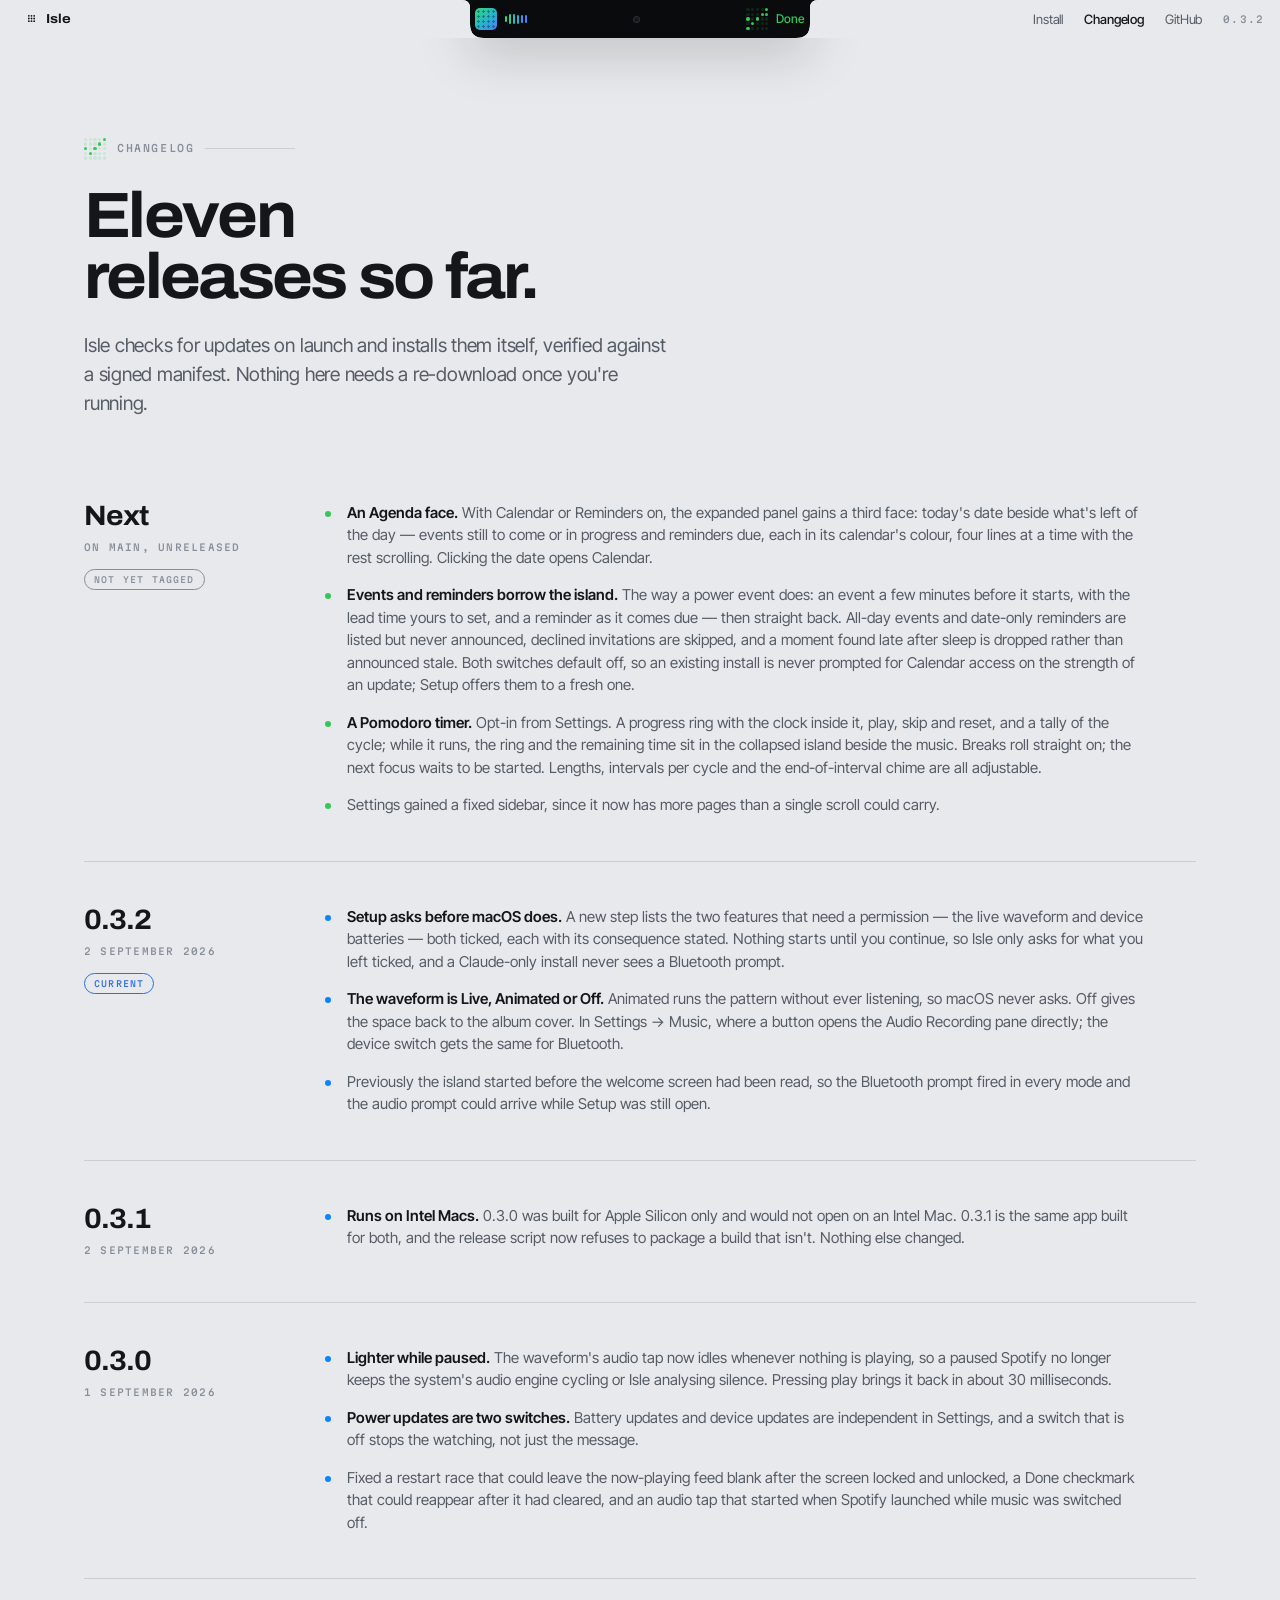
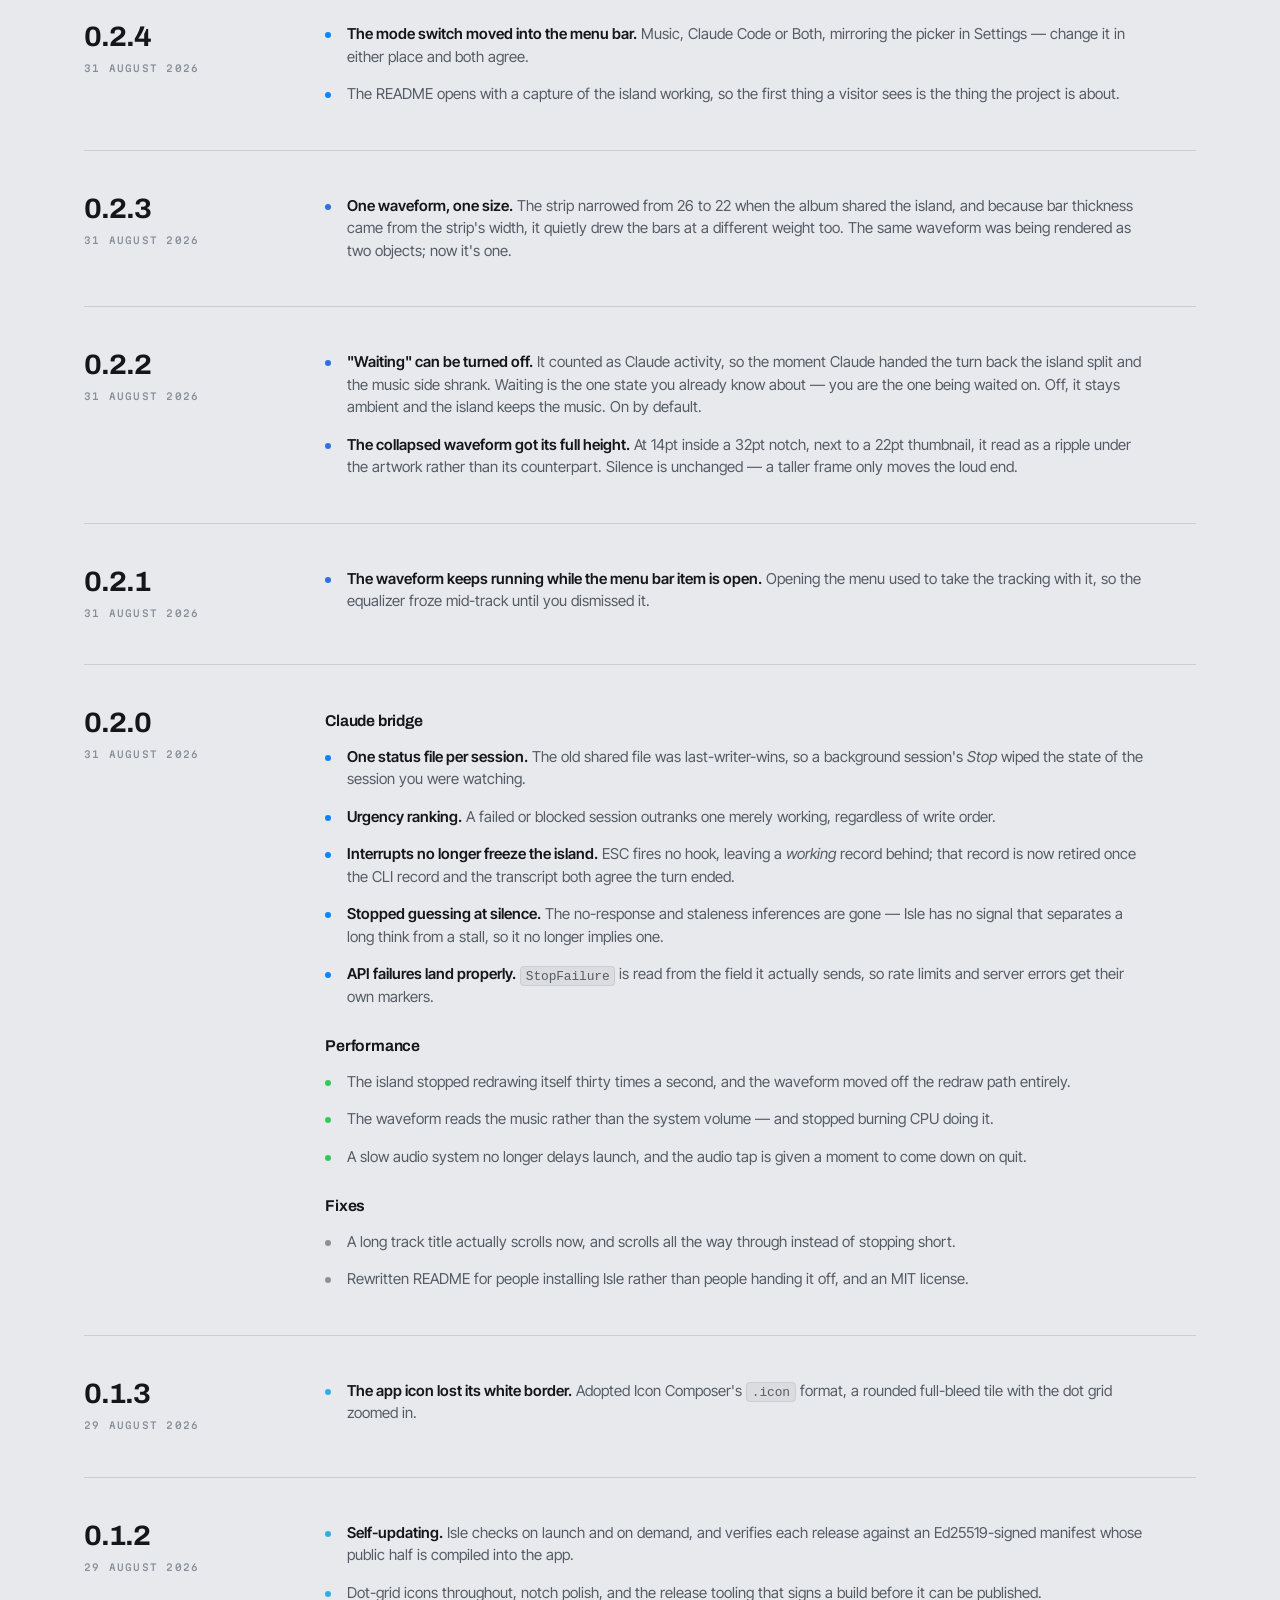
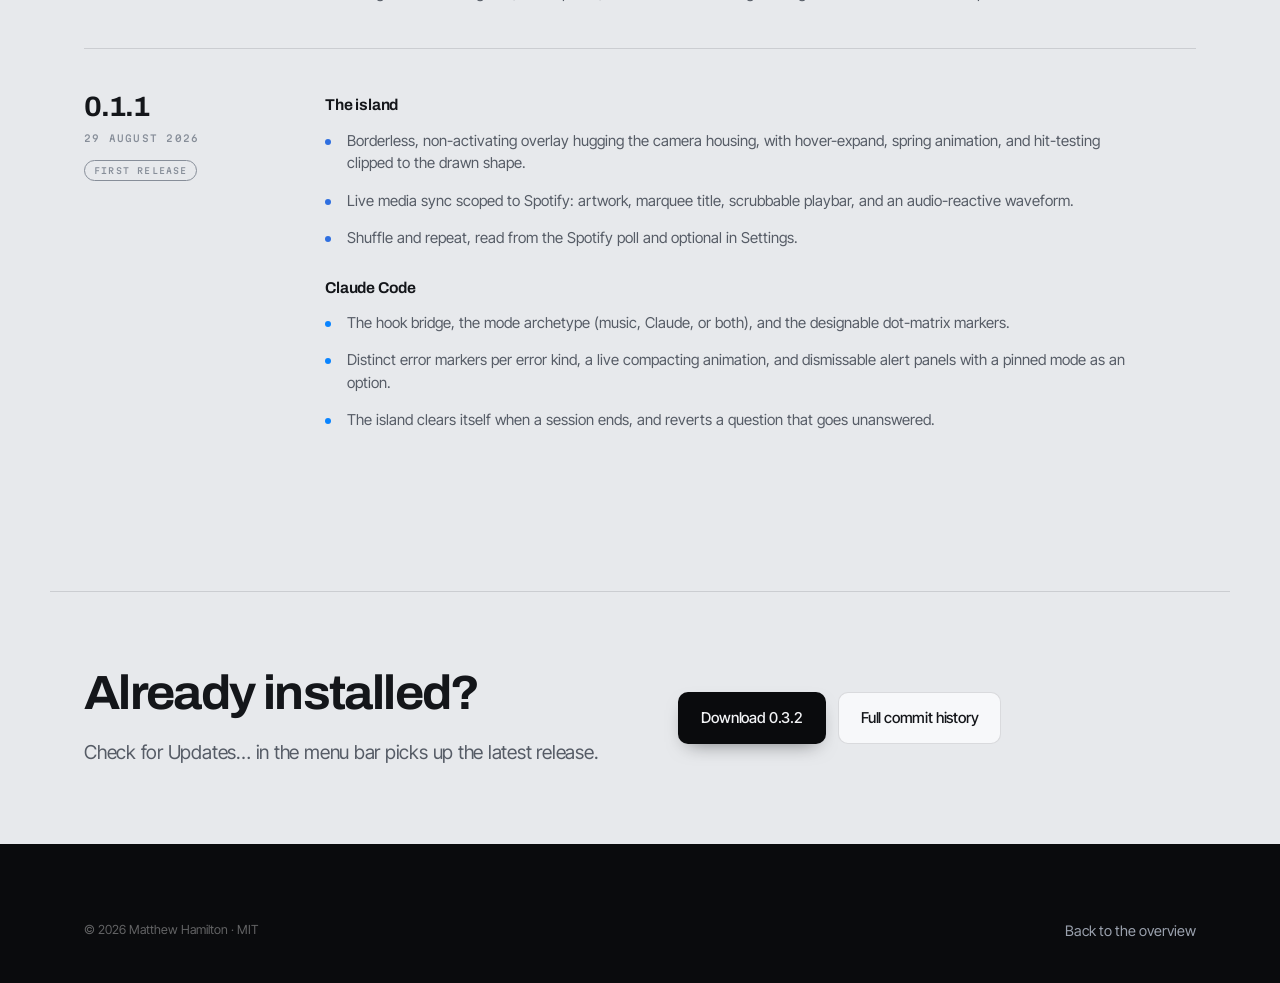
==== changelog.html @ 7d89d8cb "Describe the Agenda face and the Pomodoro timer The manual's §2 gains a block under the three modes " ====
<!doctype html>
<html lang="en">
<head>
<meta charset="utf-8">
<meta name="viewport" content="width=device-width, initial-scale=1">
<title>Isle changelog</title>
<meta name="description" content="Every Isle release, what changed in it, and why.">
<meta name="theme-color" content="#e7e9ec">
<link rel="icon" href="assets/favicon.svg" type="image/svg+xml">
<link rel="preconnect" href="https://fonts.googleapis.com">
<link rel="preconnect" href="https://fonts.gstatic.com" crossorigin>
<link href="https://fonts.googleapis.com/css2?family=Archivo:wdth,wght@62..125,400..800&family=Inter+Tight:wght@400;500;600;700&family=Martian+Mono:wght@400;500;600&display=swap" rel="stylesheet">
<link rel="stylesheet" href="assets/isle.css">
</head>
<body data-page="changelog">

<nav class="bar" aria-label="Main">
  <div class="bar__side">
    <a class="wordmark" href="index.html">
      <svg class="wordmark__dots" width="13" height="13" viewBox="0 0 1024 1024" aria-hidden="true" fill="currentColor">
        <circle cx="302" cy="302" r="72"/><circle cx="512" cy="302" r="72"/><circle cx="722" cy="302" r="72"/>
        <circle cx="302" cy="512" r="72"/><circle cx="512" cy="512" r="72"/><circle cx="722" cy="512" r="72"/>
        <circle cx="302" cy="722" r="72"/><circle cx="512" cy="722" r="72"/><circle cx="722" cy="722" r="72"/>
      </svg>
      Isle
    </a>
  </div>
  <div class="bar__side bar__side--right">
    <a href="install.html">Install</a>
    <a href="changelog.html" aria-current="page">Changelog</a>
    <a href="https://github.com/matthewhamilton3141/isle">GitHub</a>
    <span class="bar__version">0.3.2</span>
  </div>
</nav>

<main>

  <header class="page-head wrap" data-marker="done">
    <div class="state"><span data-dots="done" aria-hidden="true"></span>Changelog</div>
    <h1>Eleven releases so far.</h1>
    <p class="lede">
      Isle checks for updates on launch and installs them itself, verified against a
      signed manifest. Nothing here needs a re-download once you're running.
    </p>
  </header>

  <section class="chapter chapter--open wrap">

    <article class="release" data-marker="working">
      <div>
        <div class="release__version">Next</div>
        <div class="release__date">On main, unreleased</div>
        <div class="release__tag" style="color: var(--quiet)">Not yet tagged</div>
      </div>
      <div>
        <ul class="feature-list" style="--accent: var(--green); margin-top: 0">
          <li><strong>An Agenda face.</strong> With Calendar or Reminders on, the expanded panel gains a third face: today's date beside what's left of the day — events still to come or in progress and reminders due, each in its calendar's colour, four lines at a time with the rest scrolling. Clicking the date opens Calendar.</li>
          <li><strong>Events and reminders borrow the island.</strong> The way a power event does: an event a few minutes before it starts, with the lead time yours to set, and a reminder as it comes due — then straight back. All-day events and date-only reminders are listed but never announced, declined invitations are skipped, and a moment found late after sleep is dropped rather than announced stale. Both switches default off, so an existing install is never prompted for Calendar access on the strength of an update; Setup offers them to a fresh one.</li>
          <li><strong>A Pomodoro timer.</strong> Opt-in from Settings. A progress ring with the clock inside it, play, skip and reset, and a tally of the cycle; while it runs, the ring and the remaining time sit in the collapsed island beside the music. Breaks roll straight on; the next focus waits to be started. Lengths, intervals per cycle and the end-of-interval chime are all adjustable.</li>
          <li>Settings gained a fixed sidebar, since it now has more pages than a single scroll could carry.</li>
        </ul>
      </div>
    </article>

    <article class="release" data-marker="waitingInput">
      <div>
        <div class="release__version">0.3.2</div>
        <div class="release__date">2 September 2026</div>
        <div class="release__tag">Current</div>
      </div>
      <div>
        <ul class="feature-list" style="--accent: var(--blue); margin-top: 0">
          <li><strong>Setup asks before macOS does.</strong> A new step lists the two features that need a permission — the live waveform and device batteries — both ticked, each with its consequence stated. Nothing starts until you continue, so Isle only asks for what you left ticked, and a Claude-only install never sees a Bluetooth prompt.</li>
          <li><strong>The waveform is Live, Animated or Off.</strong> Animated runs the pattern without ever listening, so macOS never asks. Off gives the space back to the album cover. In Settings → Music, where a button opens the Audio Recording pane directly; the device switch gets the same for Bluetooth.</li>
          <li>Previously the island started before the welcome screen had been read, so the Bluetooth prompt fired in every mode and the audio prompt could arrive while Setup was still open.</li>
        </ul>
      </div>
    </article>

    <article class="release" data-marker="done">
      <div>
        <div class="release__version">0.3.1</div>
        <div class="release__date">2 September 2026</div>
      </div>
      <div>
        <ul class="feature-list" style="--accent: var(--blue); margin-top: 0">
          <li><strong>Runs on Intel Macs.</strong> 0.3.0 was built for Apple Silicon only and would not open on an Intel Mac. 0.3.1 is the same app built for both, and the release script now refuses to package a build that isn't. Nothing else changed.</li>
        </ul>
      </div>
    </article>

    <article class="release" data-marker="working">
      <div>
        <div class="release__version">0.3.0</div>
        <div class="release__date">1 September 2026</div>
      </div>
      <div>
        <ul class="feature-list" style="--accent: var(--blue); margin-top: 0">
          <li><strong>Lighter while paused.</strong> The waveform's audio tap now idles whenever nothing is playing, so a paused Spotify no longer keeps the system's audio engine cycling or Isle analysing silence. Pressing play brings it back in about 30 milliseconds.</li>
          <li><strong>Power updates are two switches.</strong> Battery updates and device updates are independent in Settings, and a switch that is off stops the watching, not just the message.</li>
          <li>Fixed a restart race that could leave the now-playing feed blank after the screen locked and unlocked, a Done checkmark that could reappear after it had cleared, and an audio tap that started when Spotify launched while music was switched off.</li>
        </ul>
      </div>
    </article>

    <article class="release" data-marker="done">
      <div>
        <div class="release__version">0.2.4</div>
        <div class="release__date">31 August 2026</div>
      </div>
      <div>
        <ul class="feature-list" style="--accent: var(--blue); margin-top: 0">
          <li><strong>The mode switch moved into the menu bar.</strong> Music, Claude Code or Both, mirroring the picker in Settings — change it in either place and both agree.</li>
          <li>The README opens with a capture of the island working, so the first thing a visitor sees is the thing the project is about.</li>
        </ul>
      </div>
    </article>

    <article class="release" data-marker="waitingInput">
      <div>
        <div class="release__version">0.2.3</div>
        <div class="release__date">31 August 2026</div>
      </div>
      <div>
        <ul class="feature-list" style="--accent: var(--tint); margin-top: 0">
          <li><strong>One waveform, one size.</strong> The strip narrowed from 26 to 22 when the album shared the island, and because bar thickness came from the strip's width, it quietly drew the bars at a different weight too. The same waveform was being rendered as two objects; now it's one.</li>
        </ul>
      </div>
    </article>

    <article class="release" data-marker="working">
      <div>
        <div class="release__version">0.2.2</div>
        <div class="release__date">31 August 2026</div>
      </div>
      <div>
        <ul class="feature-list" style="--accent: var(--tint); margin-top: 0">
          <li><strong>"Waiting" can be turned off.</strong> It counted as Claude activity, so the moment Claude handed the turn back the island split and the music side shrank. Waiting is the one state you already know about — you are the one being waited on. Off, it stays ambient and the island keeps the music. On by default.</li>
          <li><strong>The collapsed waveform got its full height.</strong> At 14pt inside a 32pt notch, next to a 22pt thumbnail, it read as a ripple under the artwork rather than its counterpart. Silence is unchanged — a taller frame only moves the loud end.</li>
        </ul>
      </div>
    </article>

    <article class="release" data-marker="waitingInput">
      <div>
        <div class="release__version">0.2.1</div>
        <div class="release__date">31 August 2026</div>
      </div>
      <div>
        <ul class="feature-list" style="--accent: var(--tint); margin-top: 0">
          <li><strong>The waveform keeps running while the menu bar item is open.</strong> Opening the menu used to take the tracking with it, so the equalizer froze mid-track until you dismissed it.</li>
        </ul>
      </div>
    </article>

    <article class="release" data-marker="working">
      <div>
        <div class="release__version">0.2.0</div>
        <div class="release__date">31 August 2026</div>
      </div>
      <div>
        <h4>Claude bridge</h4>
        <ul class="feature-list" style="--accent: var(--blue); margin-top: 0">
          <li><strong>One status file per session.</strong> The old shared file was last-writer-wins, so a background session's <em>Stop</em> wiped the state of the session you were watching.</li>
          <li><strong>Urgency ranking.</strong> A failed or blocked session outranks one merely working, regardless of write order.</li>
          <li><strong>Interrupts no longer freeze the island.</strong> ESC fires no hook, leaving a <em>working</em> record behind; that record is now retired once the CLI record and the transcript both agree the turn ended.</li>
          <li><strong>Stopped guessing at silence.</strong> The no-response and staleness inferences are gone — Isle has no signal that separates a long think from a stall, so it no longer implies one.</li>
          <li><strong>API failures land properly.</strong> <code>StopFailure</code> is read from the field it actually sends, so rate limits and server errors get their own markers.</li>
        </ul>

        <h4>Performance</h4>
        <ul class="feature-list" style="--accent: var(--green); margin-top: 0">
          <li>The island stopped redrawing itself thirty times a second, and the waveform moved off the redraw path entirely.</li>
          <li>The waveform reads the music rather than the system volume — and stopped burning CPU doing it.</li>
          <li>A slow audio system no longer delays launch, and the audio tap is given a moment to come down on quit.</li>
        </ul>

        <h4>Fixes</h4>
        <ul class="feature-list" style="--accent: var(--grey); margin-top: 0">
          <li>A long track title actually scrolls now, and scrolls all the way through instead of stopping short.</li>
          <li>Rewritten README for people installing Isle rather than people handing it off, and an MIT license.</li>
        </ul>
      </div>
    </article>

    <article class="release" data-marker="waitingInput">
      <div>
        <div class="release__version">0.1.3</div>
        <div class="release__date">29 August 2026</div>
      </div>
      <div>
        <ul class="feature-list" style="--accent: var(--cyan); margin-top: 0">
          <li><strong>The app icon lost its white border.</strong> Adopted Icon Composer's <code>.icon</code> format, a rounded full-bleed tile with the dot grid zoomed in.</li>
        </ul>
      </div>
    </article>

    <article class="release" data-marker="working">
      <div>
        <div class="release__version">0.1.2</div>
        <div class="release__date">29 August 2026</div>
      </div>
      <div>
        <ul class="feature-list" style="--accent: var(--cyan); margin-top: 0">
          <li><strong>Self-updating.</strong> Isle checks on launch and on demand, and verifies each release against an Ed25519-signed manifest whose public half is compiled into the app.</li>
          <li>Dot-grid icons throughout, notch polish, and the release tooling that signs a build before it can be published.</li>
        </ul>
      </div>
    </article>

    <article class="release" data-marker="done">
      <div>
        <div class="release__version">0.1.1</div>
        <div class="release__date">29 August 2026</div>
        <div class="release__tag" style="color: var(--quiet)">First release</div>
      </div>
      <div>
        <h4>The island</h4>
        <ul class="feature-list" style="--accent: var(--tint); margin-top: 0">
          <li>Borderless, non-activating overlay hugging the camera housing, with hover-expand, spring animation, and hit-testing clipped to the drawn shape.</li>
          <li>Live media sync scoped to Spotify: artwork, marquee title, scrubbable playbar, and an audio-reactive waveform.</li>
          <li>Shuffle and repeat, read from the Spotify poll and optional in Settings.</li>
        </ul>

        <h4>Claude Code</h4>
        <ul class="feature-list" style="--accent: var(--blue); margin-top: 0">
          <li>The hook bridge, the mode archetype (music, Claude, or both), and the designable dot-matrix markers.</li>
          <li>Distinct error markers per error kind, a live compacting animation, and dismissable alert panels with a pinned mode as an option.</li>
          <li>The island clears itself when a session ends, and reverts a question that goes unanswered.</li>
        </ul>
      </div>
    </article>

  </section>

  <section class="chapter chapter--tight wrap">
    <div class="split split--even split--center">
      <div>
        <h2>Already installed?</h2>
        <p class="lede" style="margin-top: 20px">Check for Updates… in the menu bar picks up the latest release.</p>
      </div>
      <div class="hero__actions" style="margin-top: 0">
        <a class="btn btn--solid" href="https://github.com/matthewhamilton3141/isle/releases/latest">Download 0.3.2</a>
        <a class="btn btn--line" href="https://github.com/matthewhamilton3141/isle/commits/main">Full commit history</a>
      </div>
    </div>
  </section>

</main>

<footer class="footer">
  <div class="wrap">
    <div class="footer__note footer__note--bare">
      <span>© 2026 Matthew Hamilton · MIT</span>
      <span><a href="index.html">Back to the overview</a></span>
    </div>
  </div>
</footer>

<script src="assets/isle.js"></script>
</body>
</html>
---- assets/isle.css ----
/* ==========================================================================
   Isle — site styles

   The page is the display. The bar at the top is the macOS menu bar, with the
   notch cut out of it for real: the island is drawn behind the bar and shows
   through the hole, so it is the only true black on the page and it grows
   downward out of the menu bar exactly the way the app does.

   Identity is taken from the app: the 3x3 dot mark, the 5x5 marker grids, the
   notch outline, and the macOS system colours the markers use.
   ========================================================================== */

/* --- Tokens -------------------------------------------------------------- */

:root {
  /* The ground is the display; the black is the notch. */
  --sheet: #e7e9ec;
  --sheet-2: #dee1e6;
  --paper: #f7f8fa;
  --bezel: #0a0b0d;
  --bezel-2: #131519;

  --ink: #14161a;
  --graphite: #565c66;
  --quiet: #878e99;
  --bone: #f2f3f5;
  --bone-mute: #9aa1ad;

  --hair: rgba(20, 22, 26, 0.13);
  --hair-soft: rgba(20, 22, 26, 0.075);
  --hair-dark: rgba(255, 255, 255, 0.11);

  /* MarkerDesign.Hex — the app's own state palette. */
  --red: #ff3b30;
  --amber: #ff9f0a;
  --green: #34c759;
  --blue: #0a84ff;
  --cyan: #32ade6;
  --grey: #8e8e93;

  /* Stand-in for the artwork tint the app pulls from album art. The three
     stops are the demo cover, and isle.js reads them straight out of here for
     the waveform and the palette markers — so this is the only place the
     artwork palette is written down. */
  --art-1: #37d67a;
  --art-2: #25b6c9;
  --art-3: #4a7dff;

  /* The accent is the artwork palette, adjusted for text rather than for
     glyphs: --art-3 darkened enough to read on the sheet, --art-2 lifted
     enough to read on black. */
  --tint: #2f6fe0;
  --tint-dark: #6fc9e6;

  --bar-h: 38px;
  --cutout-w: 190px;      /* the camera housing itself */
  --collapsed-w: 356px;

  --display: "Archivo", "Helvetica Neue", sans-serif;
  --body: "Inter Tight", -apple-system, BlinkMacSystemFont, sans-serif;
  --mono: "Martian Mono", ui-monospace, SFMono-Regular, Menlo, monospace;
  --code: ui-monospace, SFMono-Regular, "SF Mono", Menlo, Consolas, monospace;

  --wrap: 1180px;
  --gutter: 34px;
}

/* --- BEGIN GENERATED (scripts/sync-from-swift.mjs) ----------- */
:root {
  /* Isle 0.3.2 — MarkerDesign.swift, MarkerKind.swift, NotchShape.swift, NotchMetrics.swift */
  --expanded-w: 520px;
  --expanded-h: 146px;
}
/* --- END GENERATED --------------------------------------------------- */

/* --- Base ---------------------------------------------------------------- */

*, *::before, *::after { box-sizing: border-box; }

[hidden] { display: none !important; }

html { -webkit-text-size-adjust: 100%; scroll-behavior: smooth; }

body {
  margin: 0;
  background: var(--sheet);
  color: var(--ink);
  font-family: var(--body);
  font-size: 17px;
  line-height: 1.56;
  -webkit-font-smoothing: antialiased;
  text-rendering: optimizeLegibility;
}

img, video { max-width: 100%; }
a { color: inherit; }

:focus-visible {
  outline: 2px solid var(--tint);
  outline-offset: 3px;
  border-radius: 3px;
}

/* --- Type ---------------------------------------------------------------- */

h1, h2, h3, h4 {
  font-family: var(--display);
  font-weight: 700;
  margin: 0;
  color: var(--ink);
  text-wrap: balance;
}

h1 {
  font-size: clamp(2.85rem, 6.8vw, 5.3rem);
  font-variation-settings: "wdth" 108;
  letter-spacing: -0.042em;
  line-height: 0.95;
}

h2 {
  font-size: clamp(1.95rem, 3.9vw, 3rem);
  font-variation-settings: "wdth" 104;
  letter-spacing: -0.034em;
  line-height: 1.03;
}

h3 {
  font-size: 1.16rem;
  font-weight: 650;
  letter-spacing: -0.018em;
  line-height: 1.25;
}

h4 { font-size: 0.98rem; font-weight: 650; letter-spacing: -0.012em; }

p { margin: 0 0 1.1em; }
p:last-child { margin-bottom: 0; }

.lede {
  color: var(--graphite);
  font-size: clamp(1.05rem, 1.5vw, 1.22rem);
  line-height: 1.5;
  letter-spacing: -0.012em;
}

.prose { color: var(--graphite); }
.prose strong { color: var(--ink); font-weight: 600; }

strong { font-weight: 600; color: var(--ink); }
em { font-style: italic; }

code {
  font-family: var(--code);
  font-size: 0.86em;
  letter-spacing: -0.01em;
  background: rgba(20, 22, 26, 0.06);
  border: 1px solid var(--hair-soft);
  border-radius: 4px;
  padding: 0.12em 0.36em;
  white-space: nowrap;
}

/* --- The state label ----------------------------------------------------
   Sections are typed by one of the four states the site shows. The label is
   the marker itself plus its name — the same vocabulary the island uses.
   ------------------------------------------------------------------------ */

.state {
  display: inline-flex;
  align-items: center;
  gap: 11px;
  font-family: var(--mono);
  font-size: 10px;
  font-weight: 500;
  letter-spacing: 0.16em;
  text-transform: uppercase;
  color: var(--quiet);
  margin: 0 0 26px;
}

.state::after {
  content: "";
  height: 1px;
  width: clamp(28px, 7vw, 90px);
  background: var(--hair);
}

.state .dots { flex: none; }

.label {
  font-family: var(--mono);
  font-size: 10px;
  font-weight: 500;
  letter-spacing: 0.16em;
  text-transform: uppercase;
  color: var(--quiet);
}

/* --- Layout -------------------------------------------------------------- */

.wrap {
  width: 100%;
  max-width: var(--wrap);
  margin: 0 auto;
  padding: 0 var(--gutter);
}

.chapter {
  padding-block: clamp(72px, 9vw, 118px);
  border-top: 1px solid var(--hair);
}

.chapter--tight { padding-block: clamp(56px, 6vw, 78px); }
.chapter--open { border-top: 0; padding-top: 0; }

.grid-2 {
  display: grid;
  grid-template-columns: repeat(2, minmax(0, 1fr));
  gap: 28px;
}

.grid-3 {
  display: grid;
  grid-template-columns: repeat(3, minmax(0, 1fr));
  gap: 22px;
}

.split {
  display: grid;
  grid-template-columns: minmax(0, 0.85fr) minmax(0, 1.15fr);
  gap: clamp(32px, 6vw, 84px);
}

.split--even { grid-template-columns: repeat(2, minmax(0, 1fr)); }
.split--center { align-items: center; }
.split--end { align-items: end; }

.stack > * + * { margin-top: 22px; }

/* --- The menu bar and its cutout ---------------------------------------- */

.bar {
  position: fixed;
  inset: 0 0 auto;
  height: var(--bar-h);
  z-index: 40;
  display: grid;
  grid-template-columns: 1fr var(--collapsed-w) 1fr;
  align-items: center;
  padding: 0 16px;
  font-size: 13px;
}

/* The light of the bar, with the island's current shape punched out of it.
   Drawn by isle.js so the hole tracks the island as it opens. */
.bar__sheet {
  position: absolute;
  inset: 0;
  width: 100%;
  height: 100%;
  pointer-events: none;
  z-index: 0;
}

.bar__side {
  position: relative;
  z-index: 2;
  display: flex;
  align-items: center;
  gap: 3px;
  min-width: 0;
}

.bar__side--right { grid-column: 3; justify-content: flex-end; }

.bar a {
  color: var(--graphite);
  text-decoration: none;
  padding: 4px 9px;
  border-radius: 6px;
  letter-spacing: -0.01em;
  white-space: nowrap;
  transition: color 0.15s, background 0.15s;
}

.bar a:hover { color: var(--ink); background: rgba(20, 22, 26, 0.07); }
.bar a[aria-current="page"] { color: var(--ink); font-weight: 500; }

.wordmark {
  display: inline-flex;
  align-items: center;
  gap: 8px;
  font-family: var(--display);
  font-weight: 700;
  font-variation-settings: "wdth" 112;
  letter-spacing: -0.02em;
  color: var(--ink) !important;
}

.wordmark__dots { display: block; }

.bar__version {
  font-family: var(--mono);
  font-size: 9.5px;
  font-weight: 500;
  letter-spacing: 0.12em;
  color: var(--quiet);
  padding-left: 9px;
  white-space: nowrap;
}

/* --- The island ---------------------------------------------------------- */

.island-mount {
  position: fixed;
  top: 0;
  left: 50%;
  transform: translateX(-50%);
  width: 560px;
  height: 210px;
  z-index: 30;               /* behind the bar, so it shows through the hole */
  pointer-events: none;
  filter: drop-shadow(0 12px 26px rgba(10, 11, 13, 0.22));
}

.island-shape {
  position: absolute;
  inset: 0;
  width: 100%;
  height: 100%;
  display: block;
}

.island-fill { fill: var(--bezel); }

.island-layer {
  position: absolute;
  top: 0;
  left: 50%;
  transform: translateX(-50%);
  width: var(--collapsed-w);
  overflow: hidden;
  color: var(--bone);
}

.collapsed-row {
  height: var(--bar-h);
  width: var(--collapsed-w);
  margin: 0 auto;
  display: flex;
  align-items: center;
  justify-content: space-between;
  padding: 0 13px;
  gap: 10px;
}

.collapsed-row__left,
.collapsed-row__right {
  display: flex;
  align-items: center;
  gap: 8px;
  min-width: 0;
}

/* Colour is set from the marker — blue for a question, green for done —
   so the word and its glyph always agree. */
.collapsed-row__word {
  font-family: var(--body);
  font-size: 12px;
  font-weight: 500;
  letter-spacing: -0.01em;
  color: var(--bone);
  white-space: nowrap;
}

.camera {
  width: 7px;
  height: 7px;
  border-radius: 50%;
  background: #17181c;
  box-shadow: inset 0 0 0 1px rgba(255, 255, 255, 0.09);
  flex: none;
}

/* --- Album art ----------------------------------------------------------- */

.art {
  width: 22px;
  height: 22px;
  border-radius: 5px;
  flex: none;
  position: relative;
  overflow: hidden;
  background: linear-gradient(140deg, var(--art-1) 0%, var(--art-2) 52%, var(--art-3) 100%);
}

.art::after {
  content: "";
  position: absolute;
  inset: 0;
  background-image: radial-gradient(circle, rgba(0, 0, 0, 0.34) 1px, transparent 1.2px);
  background-size: 5px 5px;
  background-position: 1px 1px;
  mix-blend-mode: multiply;
}

/* --- Waveform ------------------------------------------------------------ */

.wave {
  display: inline-flex;
  align-items: center;
  gap: 2px;
  height: 18px;
  flex: none;
}

.wave__bar {
  width: 2px;
  height: 3px;
  border-radius: 1px;
  display: block;   /* colour is set per bar, from the cover */
}

/* --- Dot matrix ---------------------------------------------------------- */

.dots {
  display: grid;
  grid-template-columns: repeat(5, 1fr);
  gap: 1.4px;
  width: 22px;
  height: 22px;
  flex: none;
}

.dots__dot {
  border-radius: 50%;
  background: currentColor;
  opacity: 0.15;
  display: block;
}

.dots__dot[data-lit="1"] { opacity: 1; }
.dots[data-ghost="0"] .dots__dot { opacity: 0; }
.dots[data-ghost="0"] .dots__dot[data-lit="1"] { opacity: 1; }

.dots--md { width: 34px; height: 34px; gap: 2.5px; }
.dots--lg { width: 56px; height: 56px; gap: 4px; }

.dots[data-anim="solid"]   .dots__dot[data-lit="1"] { animation: breathe var(--dur, 2.4s) ease-in-out infinite; }
.dots[data-anim="pulse"]   .dots__dot[data-lit="1"] { animation: pulse   var(--dur, 1.6s) ease-in-out infinite; }
.dots[data-anim="blink"]   .dots__dot[data-lit="1"] { animation: blink   var(--dur, 1.1s) steps(1, end) infinite; }
.dots[data-anim="shimmer"] .dots__dot[data-lit="1"] { animation: shimmer var(--dur, 1.9s) ease-in-out infinite; }

@keyframes breathe { 0%, 100% { opacity: 0.72; } 50% { opacity: 1; } }
@keyframes pulse   { 0%, 100% { opacity: 0.28; } 50% { opacity: 1; } }
@keyframes blink   { 0%, 49% { opacity: 1; } 50%, 100% { opacity: 0.12; } }
@keyframes shimmer { 0%, 100% { opacity: 0.3; } 50% { opacity: 1; } }

/* --- Hero ---------------------------------------------------------------- */

.hero { padding-block: calc(var(--bar-h) + 44px) clamp(64px, 8vw, 104px); }

/* Headline on the left, everything you act on to the right of it. */
.hero__layout {
  display: grid;
  grid-template-columns: repeat(2, minmax(0, 1fr));
  gap: clamp(32px, 5vw, 64px);
  align-items: start;
}

.hero h1 { font-size: clamp(2.6rem, 4.6vw, 4.4rem); }

.hero__col { padding-top: 6px; }

.hero__actions {
  display: flex;
  flex-wrap: wrap;
  gap: 12px;
  margin-top: 34px;
}

.hero__fine {
  margin: 26px 0 0;
  font-size: 13.5px;
  color: var(--quiet);
}

.hero__col .code { margin: 12px 0 0; }
.hero__col .code + .hero__fine { margin-top: 14px; }

.hero__fine a { color: var(--graphite); }

/* --- The demo ------------------------------------------------------------ */

.demo { margin: clamp(34px, 4vw, 52px) 0 0; }

.demo__stage {
  position: relative;
  border-radius: 18px;
  /* A shade off the island's black, so the margin around the capture reads
     as space rather than as more panel. */
  background: var(--bezel-2);
  border: 1px solid rgba(10, 11, 13, 0.5);
  box-shadow: 0 24px 60px -28px rgba(10, 11, 13, 0.5);
  /* The capture is cropped to the island itself — the panel runs edge to edge
     in the recording — so the margins around it are the frame's job. */
  padding: clamp(14px, 2.2vw, 30px);
}

.demo__video {
  display: block;
  width: 100%;
  height: auto;
  aspect-ratio: 1298 / 540;   /* the capture's own shape */
  border-radius: 8px;
}

/* Until a capture exists, the stage is not empty — it shows the shape the
   video will show, drawn from the app's own geometry. */
.demo__standin {
  position: absolute;
  inset: clamp(14px, 2.2vw, 30px);
  border-radius: 8px;
  display: grid;
  place-items: center;
  gap: 18px;
  align-content: center;
  color: var(--bone-mute);
  background:
    radial-gradient(120% 90% at 50% -10%, rgba(55, 214, 122, 0.14), transparent 62%),
    var(--bezel);
}

.demo__stage[data-ready="true"] .demo__standin { display: none; }

.demo__standin p {
  font-family: var(--mono);
  font-size: 9.5px;
  font-weight: 500;
  letter-spacing: 0.15em;
  text-transform: uppercase;
  margin: 0;
}

.demo__caption {
  margin: 16px 0 0;
  font-size: 13.5px;
  color: var(--quiet);
  max-width: 62ch;
}

/* --- Buttons ------------------------------------------------------------- */

.btn {
  display: inline-flex;
  align-items: center;
  gap: 9px;
  padding: 13px 22px;
  border-radius: 10px;
  border: 1px solid transparent;
  font-family: var(--body);
  font-size: 15px;
  font-weight: 500;
  letter-spacing: -0.012em;
  text-decoration: none;
  cursor: pointer;
  transition: transform 0.16s, background 0.16s, border-color 0.16s, box-shadow 0.16s;
}

.btn--solid {
  background: var(--bezel);
  color: var(--bone);
  box-shadow: 0 8px 20px -10px rgba(10, 11, 13, 0.6);
}

.btn--solid:hover { transform: translateY(-2px); background: #1b1e24; }

.btn--line { border-color: var(--hair); color: var(--ink); background: var(--paper); }
.btn--line:hover { transform: translateY(-2px); border-color: rgba(20, 22, 26, 0.28); }

/* --- Cards --------------------------------------------------------------- */

.card {
  border: 1px solid var(--hair);
  border-radius: 14px;
  background: var(--paper);
  padding: 26px 26px 28px;
}

.card__head {
  display: flex;
  align-items: center;
  gap: 12px;
  margin-bottom: 15px;
}

.card p { color: var(--graphite); font-size: 15.5px; }
.card > h4 + p { margin-top: 12px; }

.feature-list { list-style: none; margin: 22px 0 0; padding: 0; }

.feature-list li {
  position: relative;
  padding-left: 22px;
  margin-bottom: 15px;
  font-size: 15px;
  color: var(--graphite);
  line-height: 1.5;
}

.feature-list li::before {
  content: "";
  position: absolute;
  left: 0;
  top: 9px;
  width: 6px;
  height: 6px;
  border-radius: 50%;
  background: var(--accent, var(--tint));
}

.feature-list li:last-child { margin-bottom: 0; }

.note {
  border-left: 2px solid var(--accent, var(--tint));
  background: var(--paper);
  border-radius: 0 12px 12px 0;
  padding: 20px 22px;
}

.note h4 { margin-bottom: 8px; }
.note p { font-size: 14.5px; color: var(--graphite); }

/* --- The marker chapter -------------------------------------------------
   Markers live on black in the app, so they are shown on black here. It is
   the one place the sheet gives way.
   ------------------------------------------------------------------------ */

.dark {
  background: var(--bezel);
  color: var(--bone);
  border-top: 0;
}

.dark + .chapter { border-top: 0; }

.dark h1, .dark h2, .dark h3, .dark h4 { color: var(--bone); }
.dark .lede, .dark .prose { color: var(--bone-mute); }
.dark .state { color: rgba(255, 255, 255, 0.4); }
.dark .state::after { background: var(--hair-dark); }
.dark strong { color: var(--bone); }
.dark code { background: rgba(255, 255, 255, 0.08); border-color: var(--hair-dark); }

.markers {
  display: grid;
  grid-template-columns: repeat(4, minmax(0, 1fr));
  gap: 14px;
  margin-top: 52px;
}

.marker {
  text-align: left;
  background: rgba(255, 255, 255, 0.035);
  border: 1px solid var(--hair-dark);
  border-radius: 14px;
  padding: 22px 20px 20px;
  cursor: pointer;
  font: inherit;
  display: flex;
  flex-direction: column;
  gap: 18px;
  transition: background 0.16s, border-color 0.16s, transform 0.16s;
}

.marker:hover {
  background: rgba(255, 255, 255, 0.07);
  border-color: rgba(255, 255, 255, 0.24);
  transform: translateY(-2px);
}

.marker[aria-pressed="true"] { border-color: currentColor; background: rgba(255, 255, 255, 0.08); }

.marker__name {
  font-family: var(--display);
  font-weight: 650;
  font-size: 16px;
  letter-spacing: -0.02em;
  color: var(--bone);
  margin-bottom: 5px;
}

.marker__detail { font-size: 13px; color: var(--bone-mute); line-height: 1.45; }


/* --- Tables -------------------------------------------------------------- */

.table { width: 100%; border-collapse: collapse; font-size: 15px; }

.table th {
  text-align: left;
  font-family: var(--mono);
  font-size: 9px;
  font-weight: 500;
  letter-spacing: 0.14em;
  text-transform: uppercase;
  color: var(--quiet);
  padding: 0 18px 12px 0;
  border-bottom: 1px solid var(--hair);
}

.table td {
  padding: 15px 18px 15px 0;
  border-bottom: 1px solid var(--hair-soft);
  color: var(--graphite);
  vertical-align: top;
  line-height: 1.45;
}

.table td:last-child, .table th:last-child { padding-right: 0; }
.table th:first-child, .table td:first-child { width: 26%; }
.table td:first-child { color: var(--ink); font-weight: 500; }
.table tr:last-child td { border-bottom: 0; }


.dark .table th { color: rgba(255, 255, 255, 0.4); border-bottom-color: var(--hair-dark); }
.dark .table td { color: var(--bone-mute); border-bottom-color: rgba(255, 255, 255, 0.07); }
.dark .table td:first-child { color: var(--bone); }

.table-scroll { overflow-x: auto; -webkit-overflow-scrolling: touch; }

/* --- Steps --------------------------------------------------------------- */

.steps { counter-reset: step; }

.step {
  counter-increment: step;
  display: grid;
  grid-template-columns: 74px minmax(0, 1fr);
  gap: clamp(18px, 4vw, 44px);
  padding: 38px 0;
  border-top: 1px solid var(--hair);
}

.step:first-child { border-top: 0; padding-top: 0; }

.step__num {
  font-family: var(--mono);
  font-size: 11px;
  font-weight: 600;
  letter-spacing: 0.1em;
  color: var(--tint);
  padding-top: 4px;
}

.step__num::before { content: "0" counter(step); }

.step h3 { margin-bottom: 13px; }
.step p { color: var(--graphite); max-width: 64ch; font-size: 15.5px; }

/* --- Code ---------------------------------------------------------------- */

.code {
  position: relative;
  margin: 20px 0;
  padding: 18px 68px 18px 20px;
  background: var(--bezel);
  color: #d7dae0;
  border-radius: 11px;
  font-family: var(--code);
  font-size: 13px;
  line-height: 1.8;
  letter-spacing: 0;
  overflow-x: auto;
  white-space: pre;
}

/* Inside a card the block is half the width, and the clone URL would run
   under the copy button. */
.card .code { font-size: 12px; }

.code .prompt { color: rgba(255, 255, 255, 0.32); user-select: none; }
.code .flag { color: var(--tint-dark); }
.code .path { color: var(--green); }
.code .comment { color: rgba(255, 255, 255, 0.34); }

.copy {
  position: absolute;
  top: 12px;
  right: 12px;
  background: rgba(255, 255, 255, 0.09);
  border: 0;
  border-radius: 6px;
  color: var(--bone-mute);
  font-family: var(--mono);
  font-size: 8.5px;
  font-weight: 500;
  letter-spacing: 0.13em;
  text-transform: uppercase;
  padding: 6px 9px;
  cursor: pointer;
  transition: color 0.15s, background 0.15s;
}

.copy:hover { color: var(--bone); background: rgba(255, 255, 255, 0.16); }
.copy[data-done="true"] { color: var(--green); }

/* --- Disclosure ---------------------------------------------------------- */

details {
  border-top: 1px solid var(--hair);
  padding: 17px 0;
}

details summary {
  cursor: pointer;
  list-style: none;
  display: flex;
  align-items: baseline;
  gap: 13px;
  font-weight: 500;
  font-size: 15.5px;
  letter-spacing: -0.012em;
  color: var(--ink);
}

details summary::-webkit-details-marker { display: none; }

details summary::before {
  content: "+";
  font-family: var(--mono);
  font-size: 12px;
  color: var(--quiet);
  flex: none;
}

details[open] summary::before { content: "\2212"; color: var(--tint); }
details > *:not(summary) { margin-top: 13px; padding-left: 26px; }
details p { color: var(--graphite); max-width: 66ch; font-size: 15px; }
details .code { margin-left: 26px; }

.dark code { color: var(--bone); }

/* --- Releases ------------------------------------------------------------ */

.release {
  display: grid;
  grid-template-columns: 190px minmax(0, 1fr);
  gap: clamp(20px, 4vw, 56px);
  padding: 44px 0;
  border-top: 1px solid var(--hair);
}

.release:first-of-type { border-top: 0; padding-top: 0; }
.release > div:last-child { max-width: 82ch; }

.release__version {
  font-family: var(--display);
  font-weight: 700;
  font-variation-settings: "wdth" 106;
  font-size: 1.75rem;
  letter-spacing: -0.035em;
  line-height: 1;
}

.release__date {
  font-family: var(--mono);
  font-size: 9.5px;
  font-weight: 500;
  letter-spacing: 0.13em;
  text-transform: uppercase;
  color: var(--quiet);
  margin-top: 10px;
}

.release__tag {
  display: inline-block;
  margin-top: 14px;
  font-family: var(--mono);
  font-size: 8.5px;
  font-weight: 500;
  letter-spacing: 0.14em;
  text-transform: uppercase;
  color: var(--tint);
  border: 1px solid currentColor;
  border-radius: 20px;
  padding: 3px 9px;
}

.release h4 { margin: 26px 0 12px; }
.release h4:first-child { margin-top: 0; }

/* --- Footer -------------------------------------------------------------- */

.footer {
  background: var(--bezel);
  color: var(--bone-mute);
  padding: 76px 0 40px;
}

.footer .wordmark { color: var(--bone) !important; }

.footer__grid {
  display: grid;
  grid-template-columns: 1.5fr repeat(3, 1fr);
  gap: 40px;
}

.footer h5 {
  margin: 0 0 18px;
  font-family: var(--mono);
  font-size: 9px;
  font-weight: 500;
  letter-spacing: 0.16em;
  text-transform: uppercase;
  color: rgba(255, 255, 255, 0.36);
}

.footer ul { list-style: none; margin: 0; padding: 0; }
.footer li { margin-bottom: 11px; }

.footer a { color: var(--bone-mute); text-decoration: none; font-size: 14.5px; transition: color 0.15s; }
.footer a:hover { color: var(--bone); }

.footer__note {
  margin-top: 62px;
  padding-top: 24px;
  border-top: 1px solid var(--hair-dark);
  display: flex;
  flex-wrap: wrap;
  gap: 16px;
  justify-content: space-between;
  font-size: 12.5px;
  color: rgba(255, 255, 255, 0.36);
}

.footer__note--bare { margin-top: 0; padding-top: 0; border-top: 0; }

/* --- Interior page heads ------------------------------------------------- */

.page-head { padding-block: calc(var(--bar-h) + 84px) clamp(56px, 7vw, 84px); }
.page-head h1 { font-size: clamp(2.4rem, 5.2vw, 4rem); max-width: 16ch; }
.page-head .lede { margin-top: 24px; max-width: 54ch; }

/* --- Links in prose ------------------------------------------------------ */

.prose a, .card p a, details p a, .table td a, .note p a {
  color: var(--tint);
  text-decoration: underline;
  text-decoration-thickness: 1px;
  text-underline-offset: 3px;
  text-decoration-color: rgba(47, 111, 224, 0.42);
}

.prose a:hover, .card p a:hover, details p a:hover { text-decoration-color: var(--tint); }
.dark .prose a { color: var(--tint-dark); text-decoration-color: rgba(111, 201, 230, 0.45); }

[id] { scroll-margin-top: calc(var(--bar-h) + 24px); }

/* --- Responsive ---------------------------------------------------------- */

@media (max-width: 1100px) {
  .markers { grid-template-columns: repeat(2, minmax(0, 1fr)); }
  .footer__grid { grid-template-columns: 1fr 1fr; gap: 34px; }
}

@media (max-width: 1000px) {
  .hero__layout { grid-template-columns: minmax(0, 1fr); }
  .split, .split--even { grid-template-columns: minmax(0, 1fr); }
  .grid-2, .grid-3 { grid-template-columns: minmax(0, 1fr); }
  .release { grid-template-columns: minmax(0, 1fr); gap: 20px; }
}

@media (max-width: 760px) {
  :root { --gutter: 22px; --collapsed-w: 268px; }
  .bar { grid-template-columns: 1fr auto 1fr; padding: 0 8px; }
  .bar__version { display: none; }
  .step { grid-template-columns: minmax(0, 1fr); gap: 12px; }
  .step__num { padding-top: 0; }
  .island-mount { display: none; }
  .bar__sheet { background: var(--sheet); }
  
}

@media (max-width: 520px) {
  :root { --collapsed-w: 200px; }
  .markers { grid-template-columns: minmax(0, 1fr); }
  .footer__grid { grid-template-columns: minmax(0, 1fr); }
}

@media (prefers-reduced-motion: reduce) {
  html { scroll-behavior: auto; }
  *, *::before, *::after {
    animation-duration: 0.001ms !important;
    animation-iteration-count: 1 !important;
    transition-duration: 0.001ms !important;
  }
}
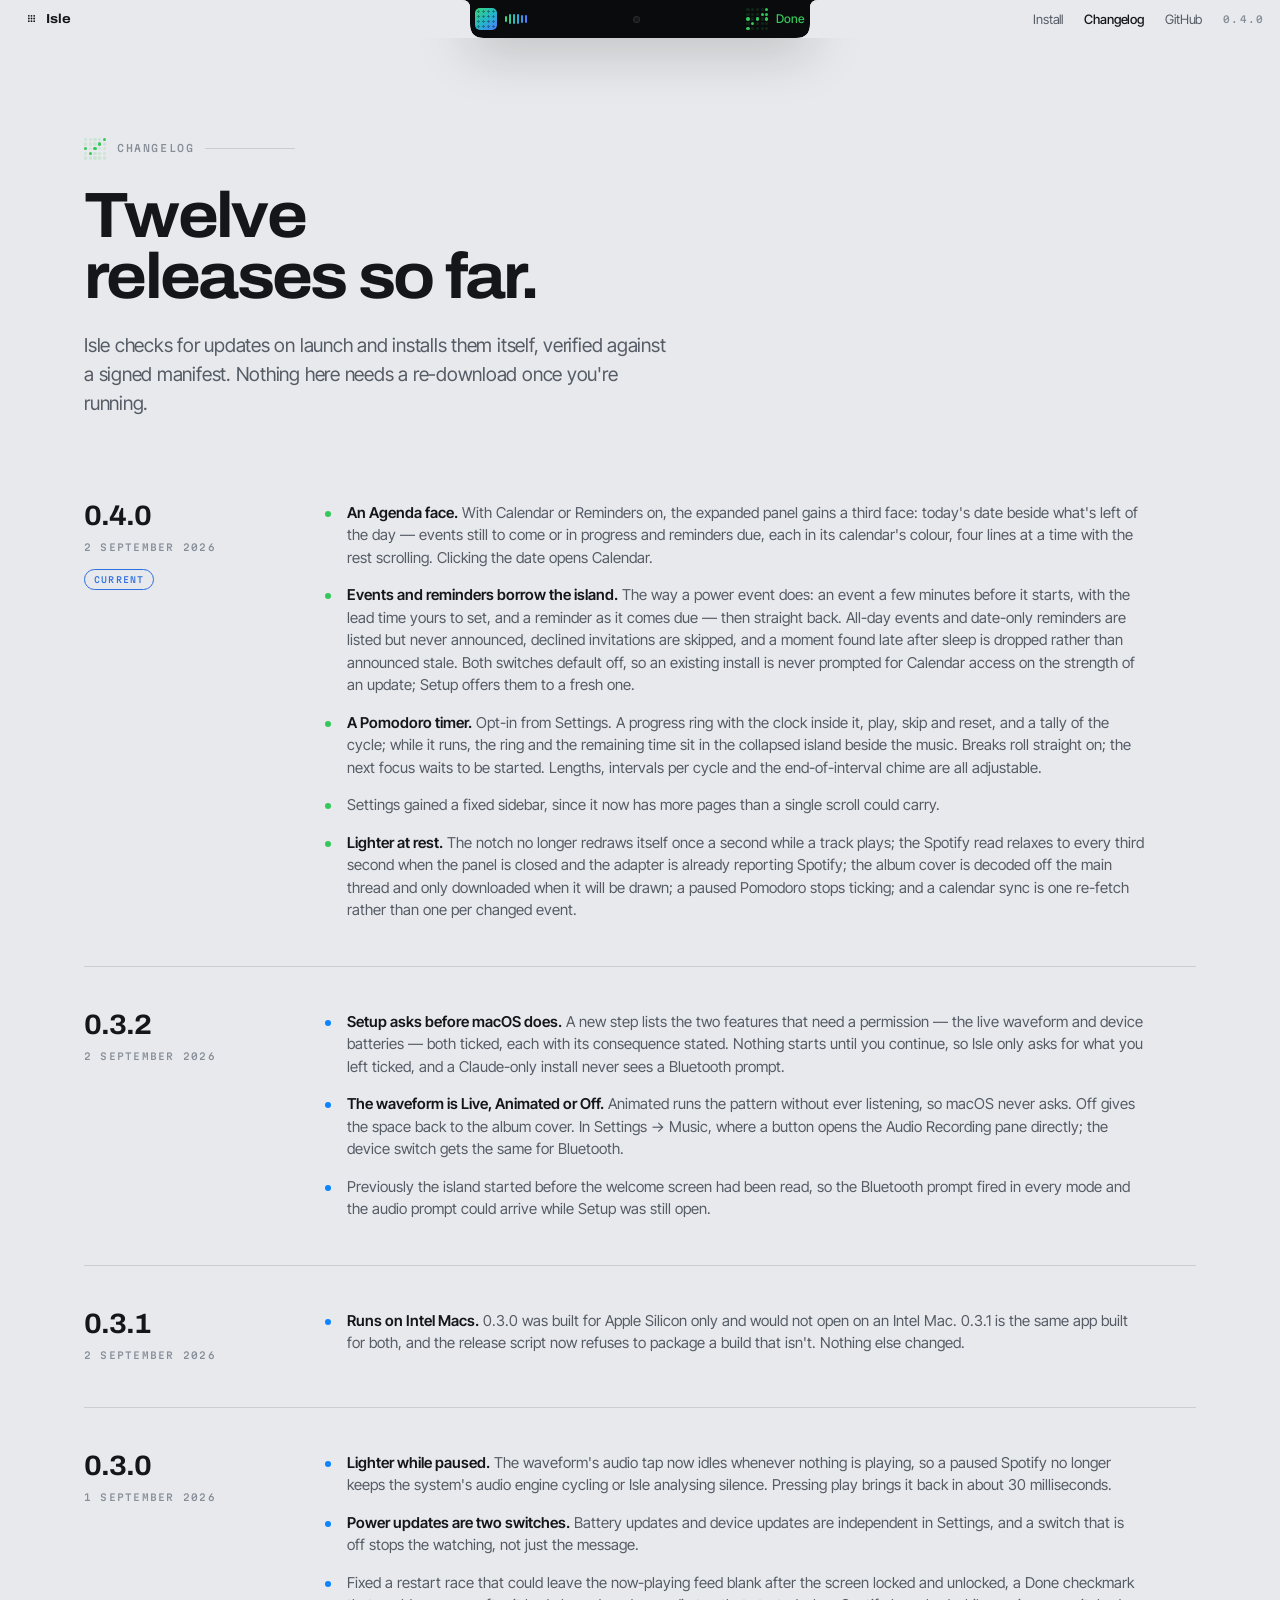
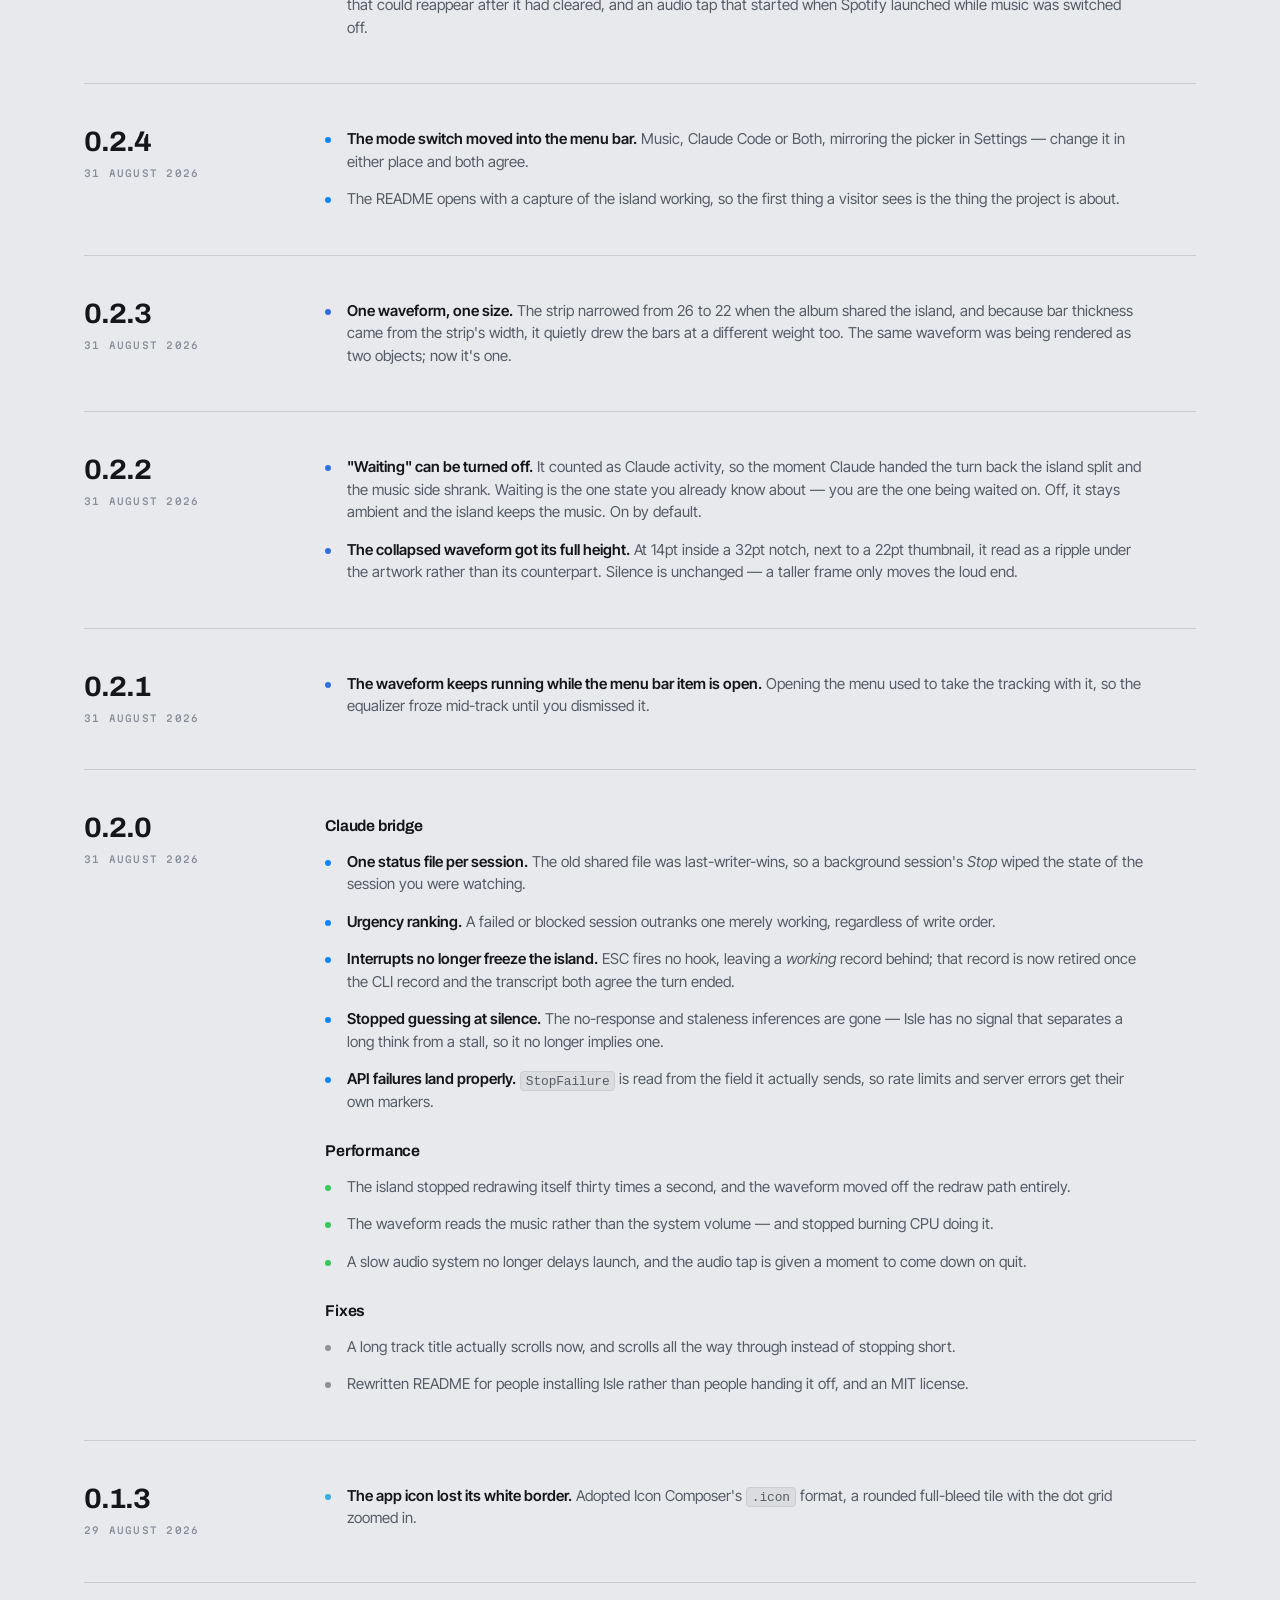
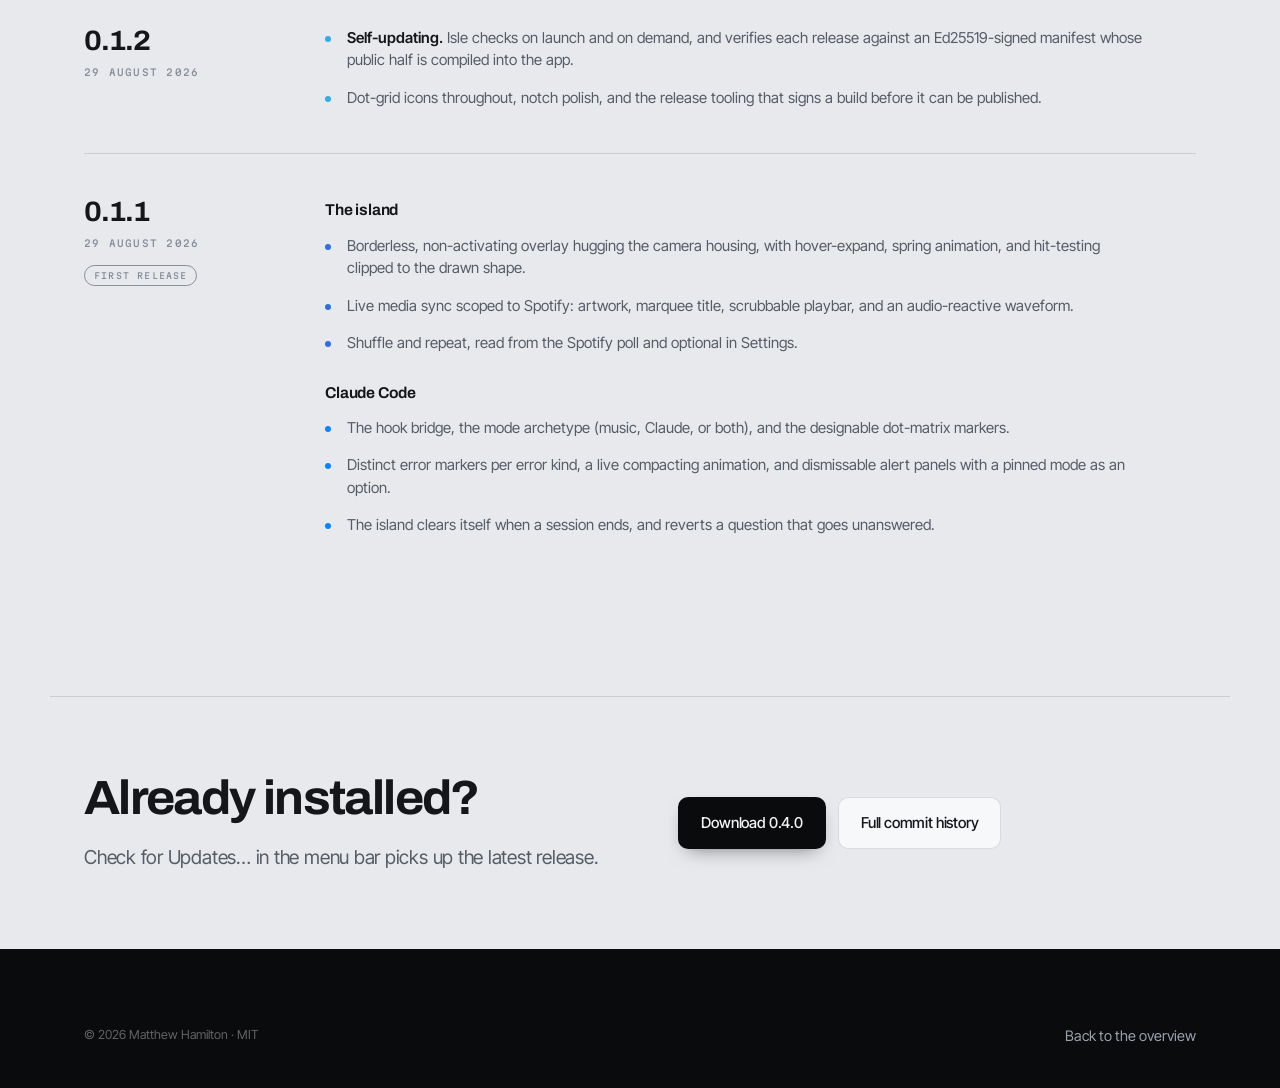
==== commit 85ae77e7: "Point the site at 0.4.0 Version chip, download links, xattr path and DMG size (3.5 MB) on all three " ====
--- a/changelog.html
+++ b/changelog.html
@@ -29,7 +29,7 @@
     <a href="install.html">Install</a>
     <a href="changelog.html" aria-current="page">Changelog</a>
     <a href="https://github.com/matthewhamilton3141/isle">GitHub</a>
-    <span class="bar__version">0.3.2</span>
+    <span class="bar__version">0.4.0</span>
   </div>
 </nav>
 
@@ -37,7 +37,7 @@
 
   <header class="page-head wrap" data-marker="done">
     <div class="state"><span data-dots="done" aria-hidden="true"></span>Changelog</div>
-    <h1>Eleven releases so far.</h1>
+    <h1>Twelve releases so far.</h1>
     <p class="lede">
       Isle checks for updates on launch and installs them itself, verified against a
       signed manifest. Nothing here needs a re-download once you're running.
@@ -48,9 +48,9 @@
 
     <article class="release" data-marker="working">
       <div>
-        <div class="release__version">Next</div>
-        <div class="release__date">On main, unreleased</div>
-        <div class="release__tag" style="color: var(--quiet)">Not yet tagged</div>
+        <div class="release__version">0.4.0</div>
+        <div class="release__date">2 September 2026</div>
+        <div class="release__tag">Current</div>
       </div>
       <div>
         <ul class="feature-list" style="--accent: var(--green); margin-top: 0">
@@ -58,6 +58,7 @@
           <li><strong>Events and reminders borrow the island.</strong> The way a power event does: an event a few minutes before it starts, with the lead time yours to set, and a reminder as it comes due — then straight back. All-day events and date-only reminders are listed but never announced, declined invitations are skipped, and a moment found late after sleep is dropped rather than announced stale. Both switches default off, so an existing install is never prompted for Calendar access on the strength of an update; Setup offers them to a fresh one.</li>
           <li><strong>A Pomodoro timer.</strong> Opt-in from Settings. A progress ring with the clock inside it, play, skip and reset, and a tally of the cycle; while it runs, the ring and the remaining time sit in the collapsed island beside the music. Breaks roll straight on; the next focus waits to be started. Lengths, intervals per cycle and the end-of-interval chime are all adjustable.</li>
           <li>Settings gained a fixed sidebar, since it now has more pages than a single scroll could carry.</li>
+          <li><strong>Lighter at rest.</strong> The notch no longer redraws itself once a second while a track plays; the Spotify read relaxes to every third second when the panel is closed and the adapter is already reporting Spotify; the album cover is decoded off the main thread and only downloaded when it will be drawn; a paused Pomodoro stops ticking; and a calendar sync is one re-fetch rather than one per changed event.</li>
         </ul>
       </div>
     </article>
@@ -66,7 +67,6 @@
       <div>
         <div class="release__version">0.3.2</div>
         <div class="release__date">2 September 2026</div>
-        <div class="release__tag">Current</div>
       </div>
       <div>
         <ul class="feature-list" style="--accent: var(--blue); margin-top: 0">
@@ -240,7 +240,7 @@
         <p class="lede" style="margin-top: 20px">Check for Updates… in the menu bar picks up the latest release.</p>
       </div>
       <div class="hero__actions" style="margin-top: 0">
-        <a class="btn btn--solid" href="https://github.com/matthewhamilton3141/isle/releases/latest">Download 0.3.2</a>
+        <a class="btn btn--solid" href="https://github.com/matthewhamilton3141/isle/releases/latest">Download 0.4.0</a>
         <a class="btn btn--line" href="https://github.com/matthewhamilton3141/isle/commits/main">Full commit history</a>
       </div>
     </div>
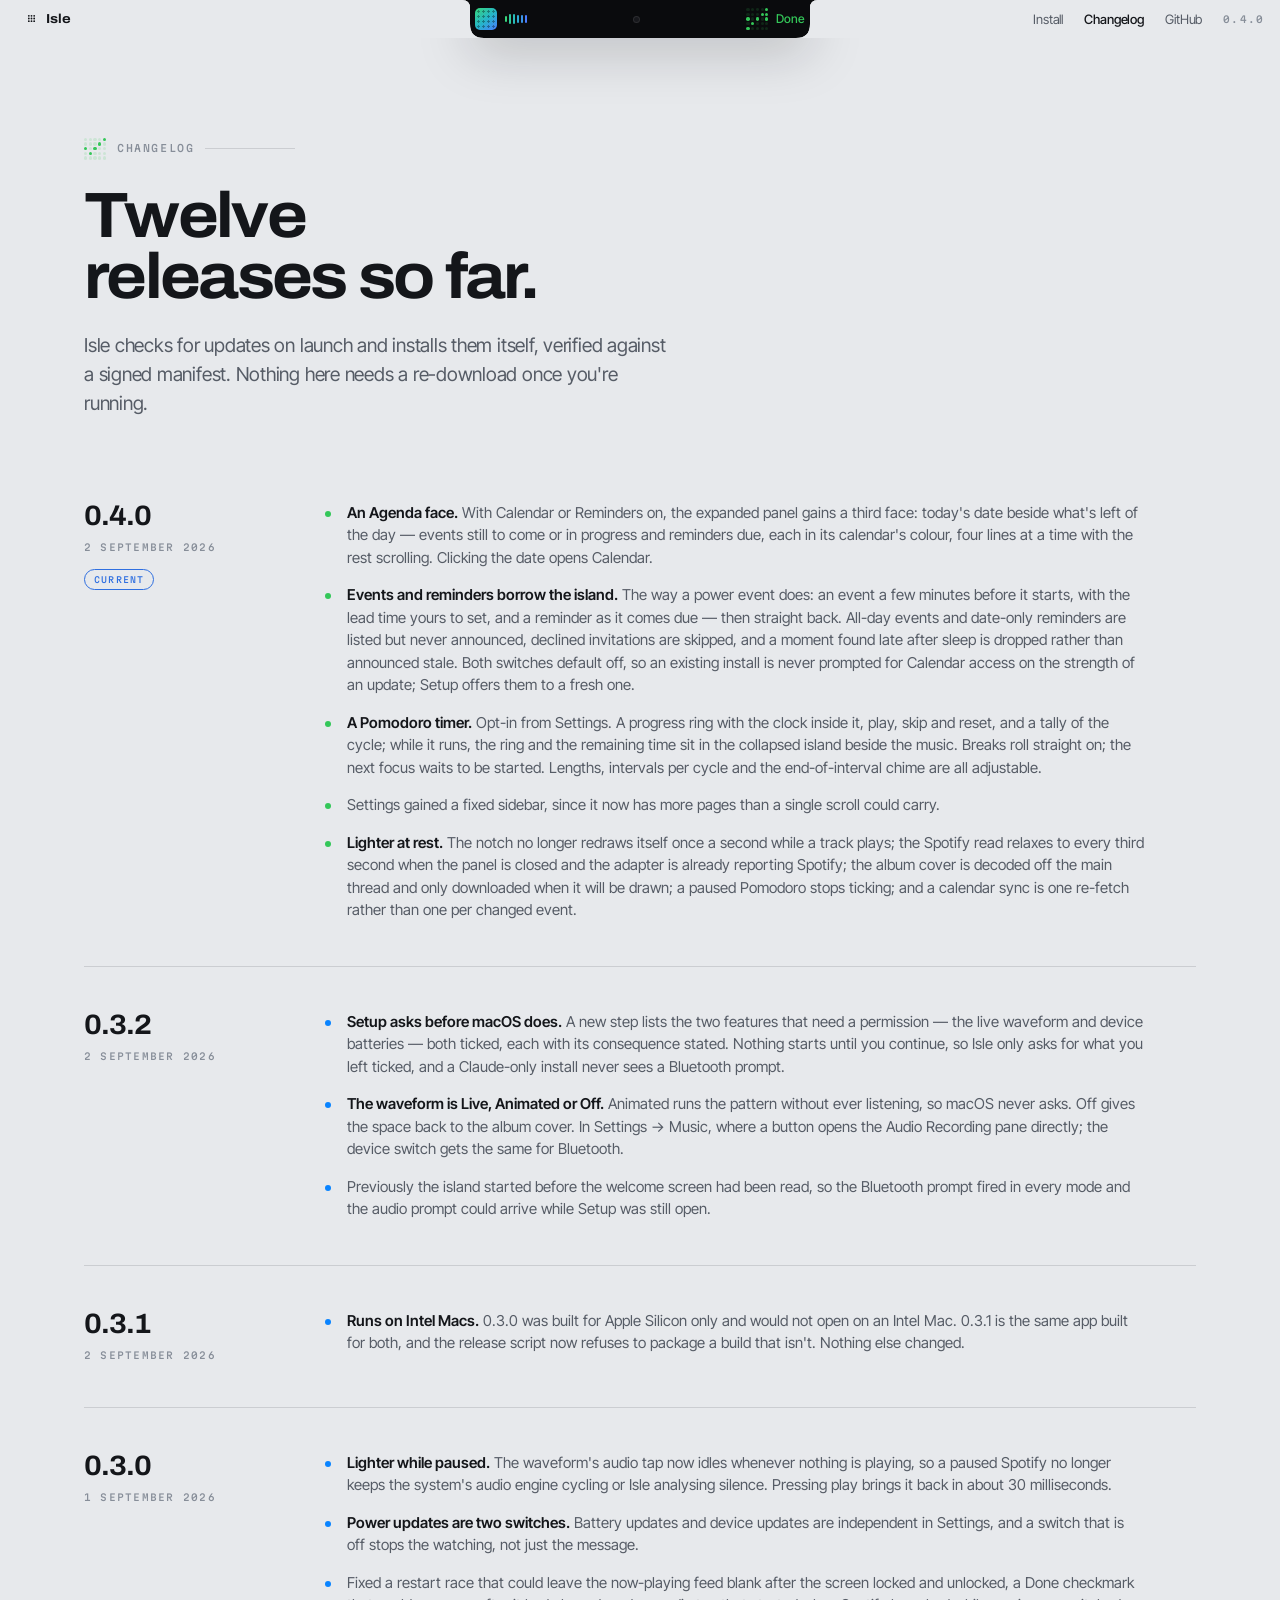
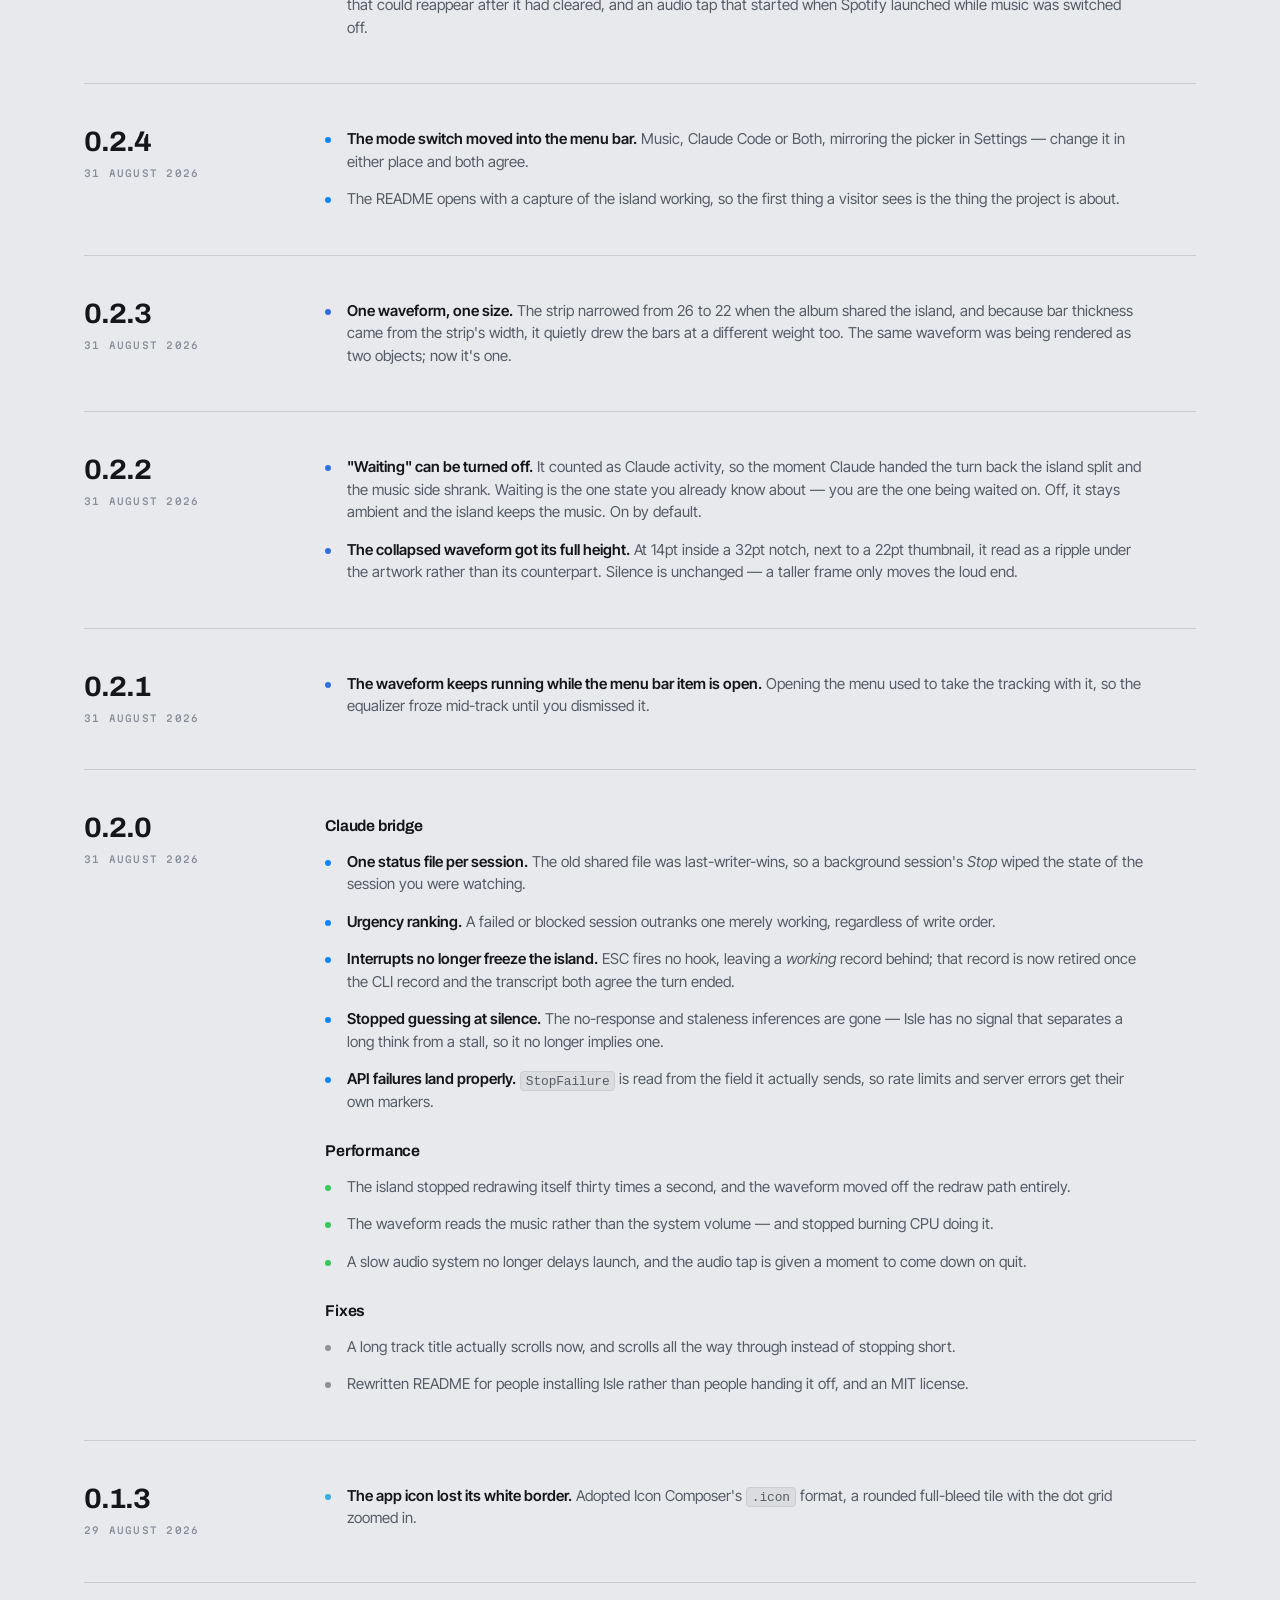
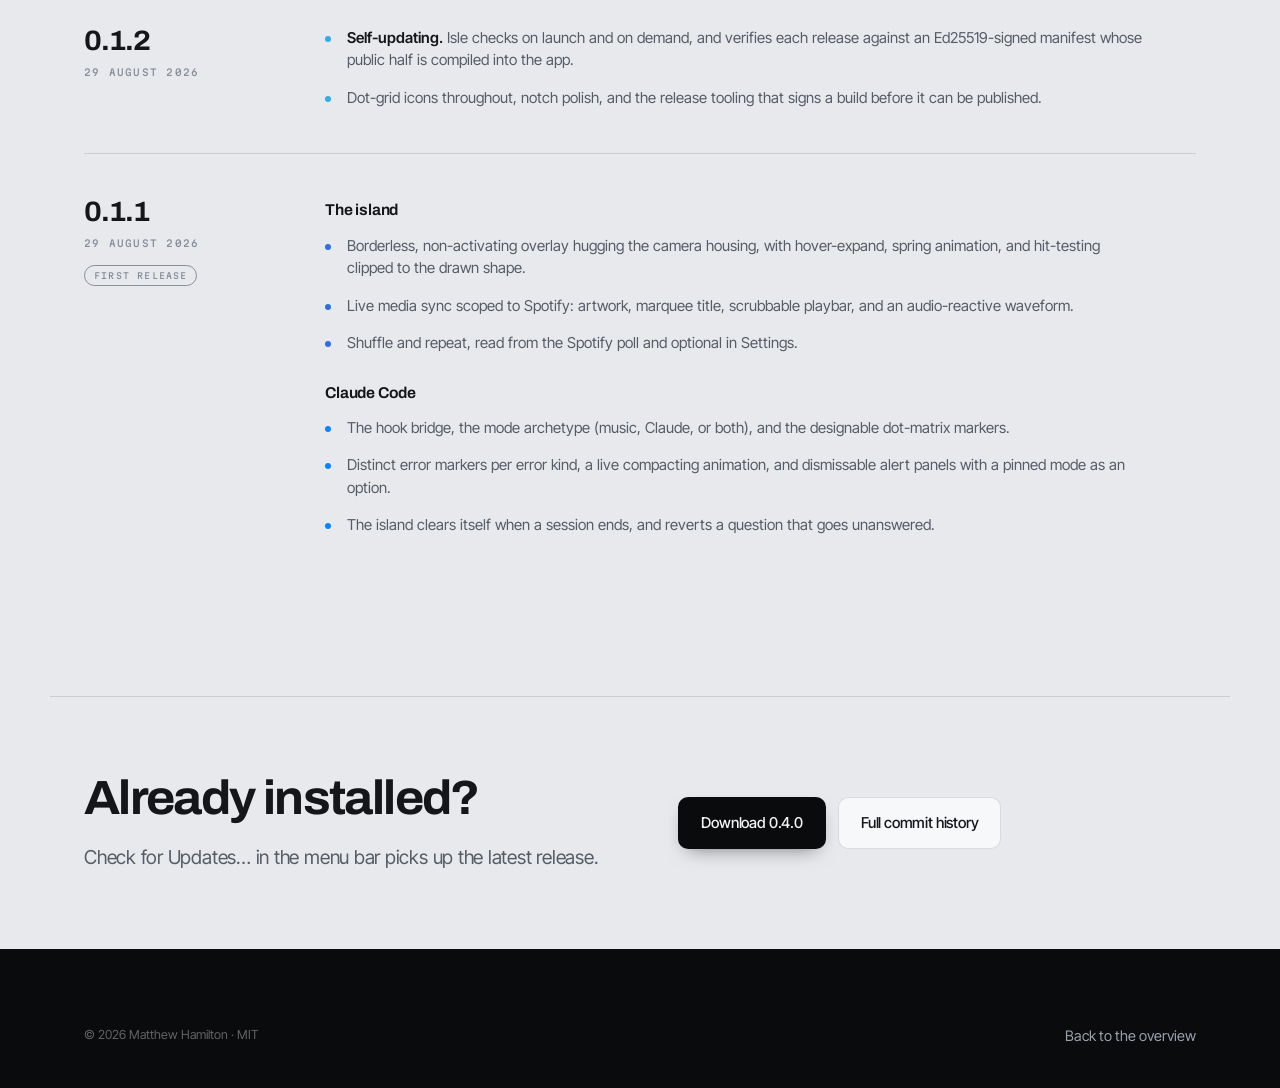
==== commit 3e7c35ee: "Merge pull request #7 from matthewhamilton3141/site/0.4.0 Point the site at 0.4.0" ====
--- a/changelog.html
+++ b/changelog.html
@@ -7,6 +7,20 @@
 <meta name="description" content="Every Isle release, what changed in it, and why.">
 <meta name="theme-color" content="#e7e9ec">
 <link rel="icon" href="assets/favicon.svg" type="image/svg+xml">
+<link rel="canonical" href="https://islenotch.vercel.app/changelog.html">
+<meta property="og:type" content="website">
+<meta property="og:site_name" content="Isle">
+<meta property="og:url" content="https://islenotch.vercel.app/changelog.html">
+<meta property="og:title" content="Isle changelog">
+<meta property="og:description" content="Every Isle release, what changed in it, and why.">
+<meta property="og:image" content="https://islenotch.vercel.app/assets/card.png">
+<meta property="og:image:width" content="1200">
+<meta property="og:image:height" content="630">
+<meta property="og:image:alt" content="A Dynamic Island for the MacBook notch. Now playing and Claude Code status, in the notch you already have.">
+<meta name="twitter:card" content="summary_large_image">
+<meta name="twitter:title" content="Isle changelog">
+<meta name="twitter:description" content="Every Isle release, what changed in it, and why.">
+<meta name="twitter:image" content="https://islenotch.vercel.app/assets/card.png">
 <link rel="preconnect" href="https://fonts.googleapis.com">
 <link rel="preconnect" href="https://fonts.gstatic.com" crossorigin>
 <link href="https://fonts.googleapis.com/css2?family=Archivo:wdth,wght@62..125,400..800&family=Inter+Tight:wght@400;500;600;700&family=Martian+Mono:wght@400;500;600&display=swap" rel="stylesheet">
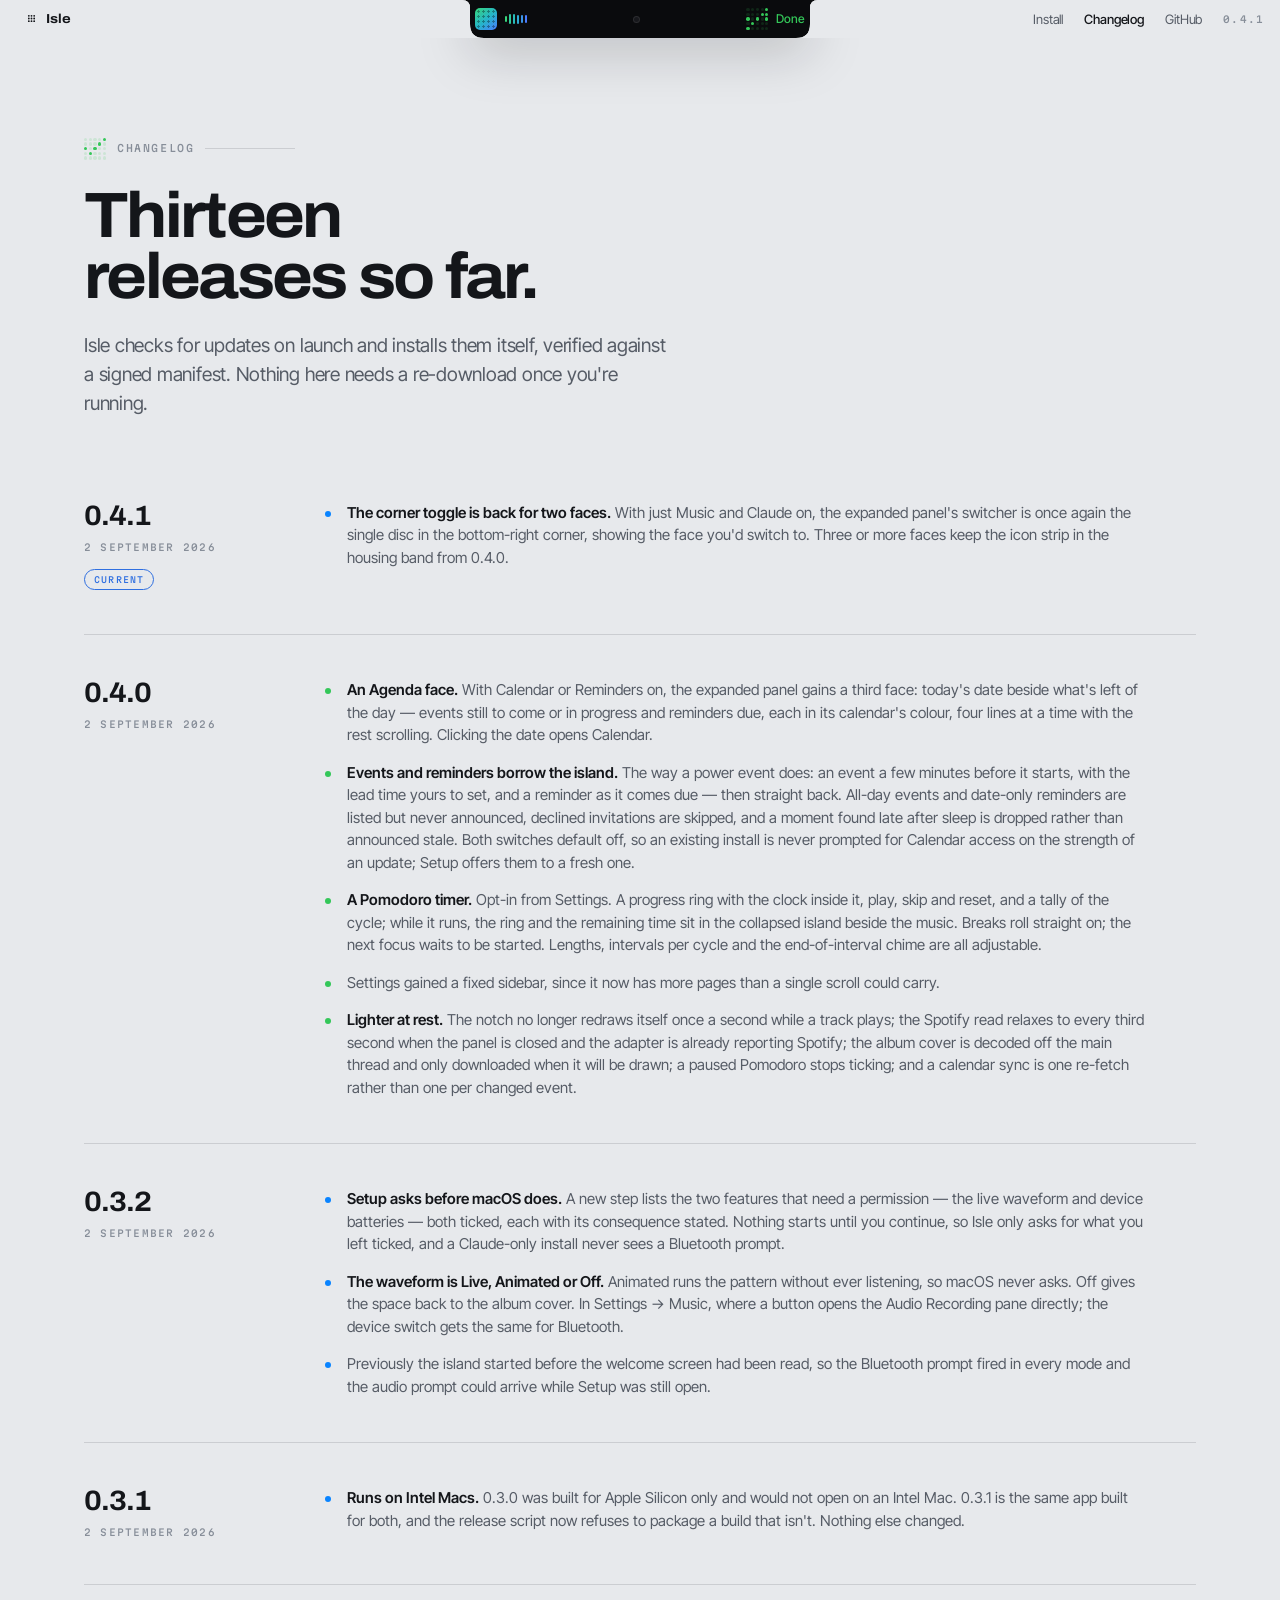
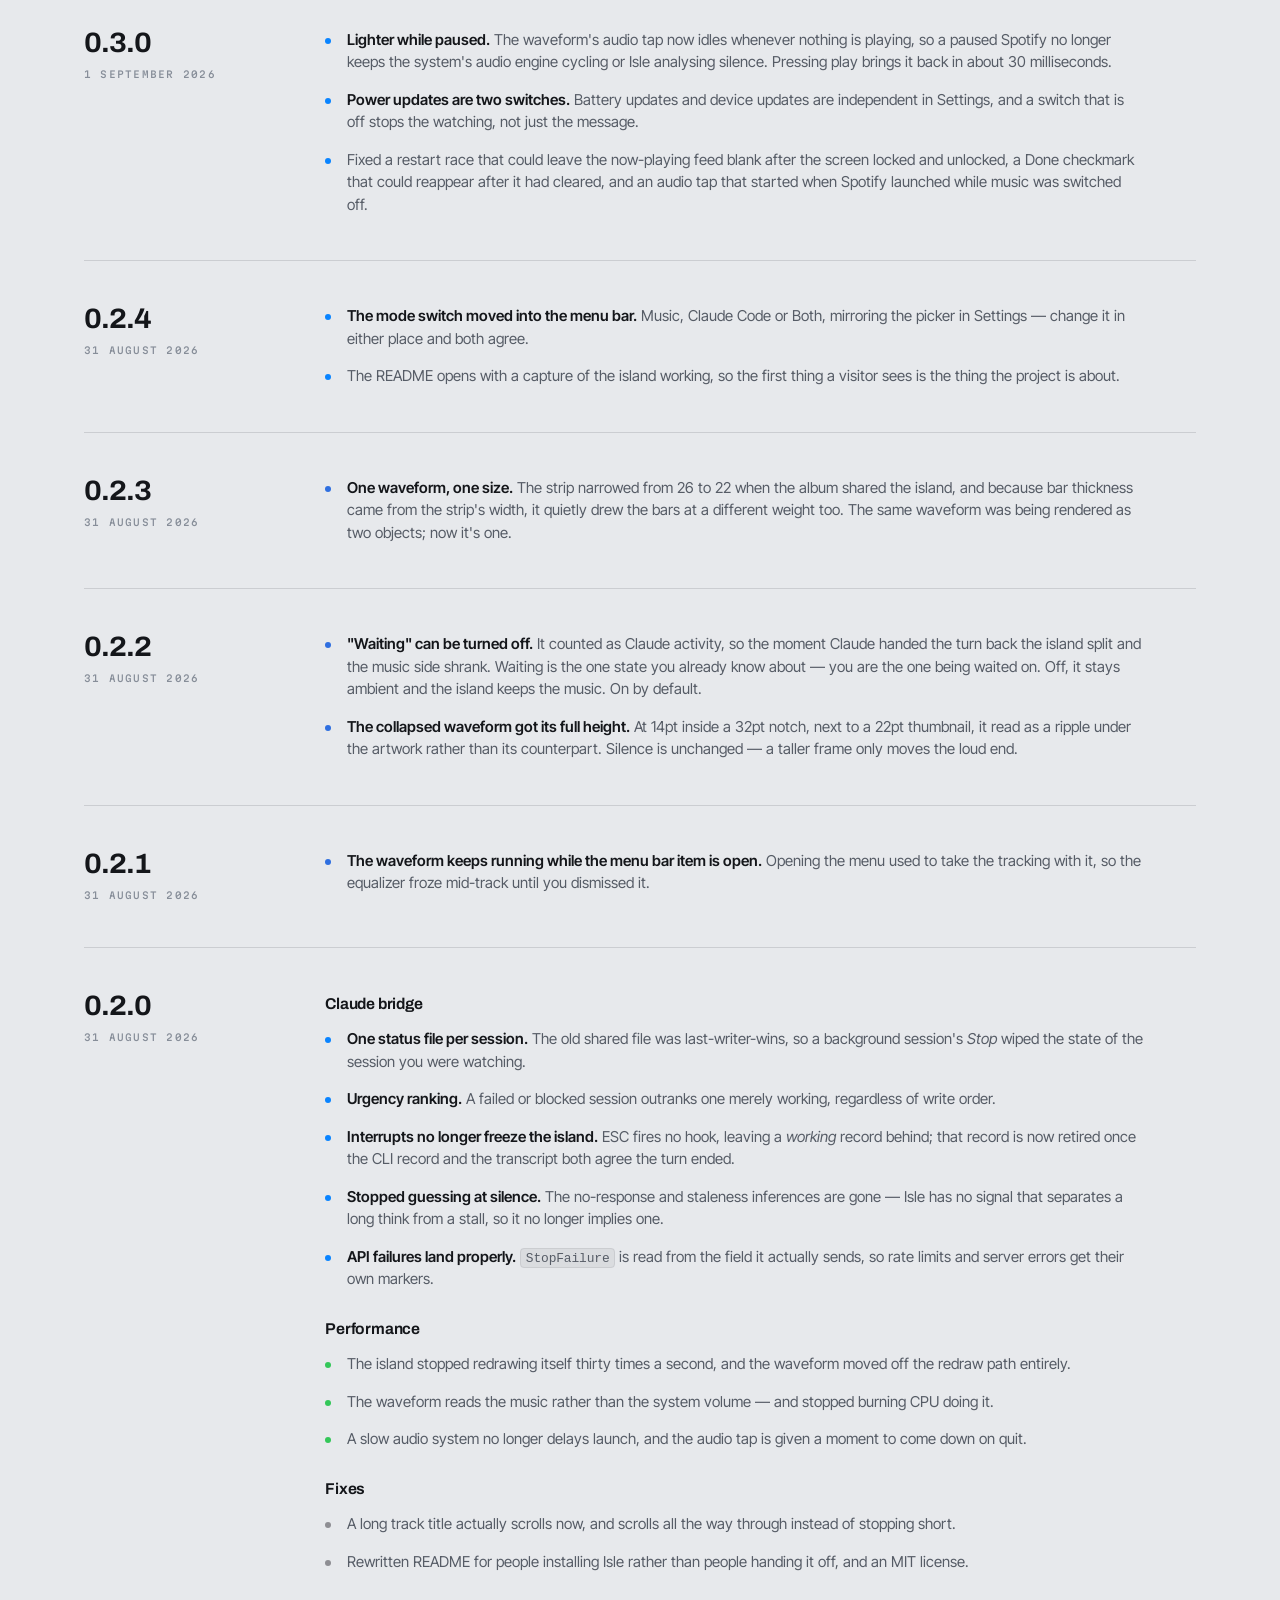
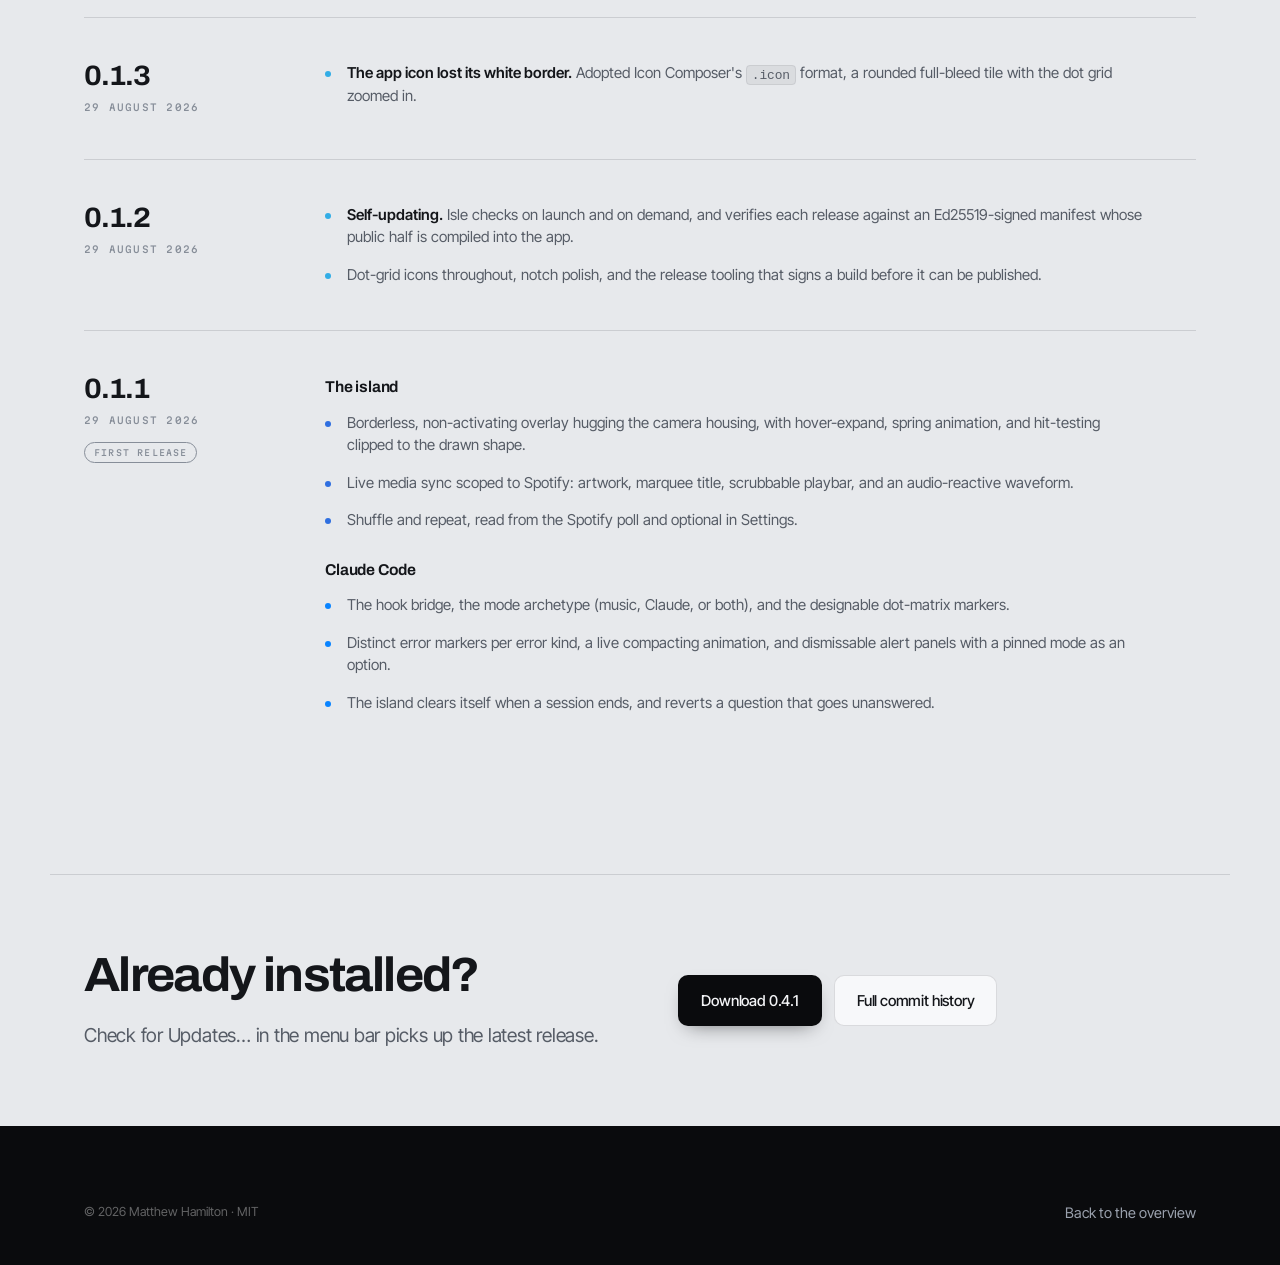
==== commit d0b6c3d5: "Point the site at 0.4.1 Version chip, download links, xattr path and DMG size (3.6 MB) on all three " ====
--- a/changelog.html
+++ b/changelog.html
@@ -43,7 +43,7 @@
     <a href="install.html">Install</a>
     <a href="changelog.html" aria-current="page">Changelog</a>
     <a href="https://github.com/matthewhamilton3141/isle">GitHub</a>
-    <span class="bar__version">0.4.0</span>
+    <span class="bar__version">0.4.1</span>
   </div>
 </nav>
 
@@ -51,7 +51,7 @@
 
   <header class="page-head wrap" data-marker="done">
     <div class="state"><span data-dots="done" aria-hidden="true"></span>Changelog</div>
-    <h1>Twelve releases so far.</h1>
+    <h1>Thirteen releases so far.</h1>
     <p class="lede">
       Isle checks for updates on launch and installs them itself, verified against a
       signed manifest. Nothing here needs a re-download once you're running.
@@ -62,9 +62,21 @@
 
     <article class="release" data-marker="working">
       <div>
+        <div class="release__version">0.4.1</div>
+        <div class="release__date">2 September 2026</div>
+        <div class="release__tag">Current</div>
+      </div>
+      <div>
+        <ul class="feature-list" style="--accent: var(--blue); margin-top: 0">
+          <li><strong>The corner toggle is back for two faces.</strong> With just Music and Claude on, the expanded panel's switcher is once again the single disc in the bottom-right corner, showing the face you'd switch to. Three or more faces keep the icon strip in the housing band from 0.4.0.</li>
+        </ul>
+      </div>
+    </article>
+
+    <article class="release" data-marker="working">
+      <div>
         <div class="release__version">0.4.0</div>
         <div class="release__date">2 September 2026</div>
-        <div class="release__tag">Current</div>
       </div>
       <div>
         <ul class="feature-list" style="--accent: var(--green); margin-top: 0">
@@ -254,7 +266,7 @@
         <p class="lede" style="margin-top: 20px">Check for Updates… in the menu bar picks up the latest release.</p>
       </div>
       <div class="hero__actions" style="margin-top: 0">
-        <a class="btn btn--solid" href="https://github.com/matthewhamilton3141/isle/releases/latest">Download 0.4.0</a>
+        <a class="btn btn--solid" href="https://github.com/matthewhamilton3141/isle/releases/latest">Download 0.4.1</a>
         <a class="btn btn--line" href="https://github.com/matthewhamilton3141/isle/commits/main">Full commit history</a>
       </div>
     </div>
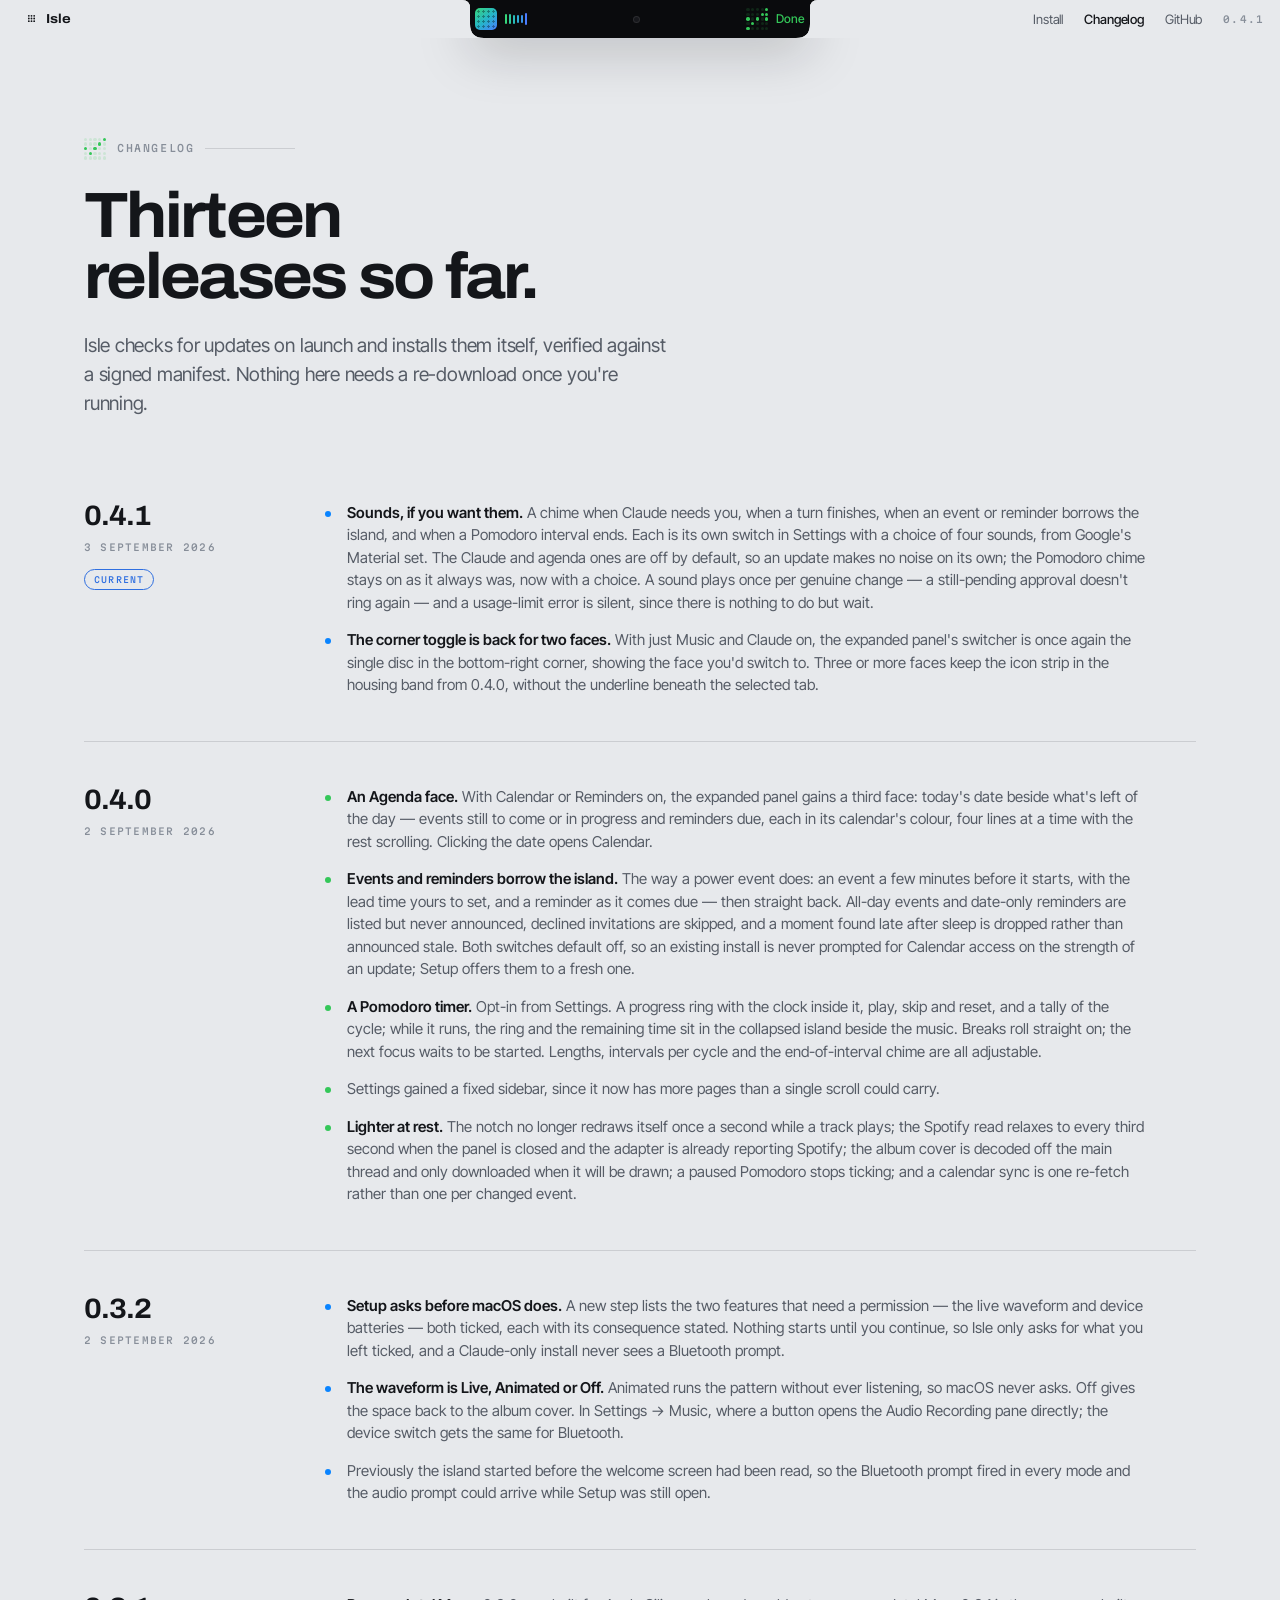
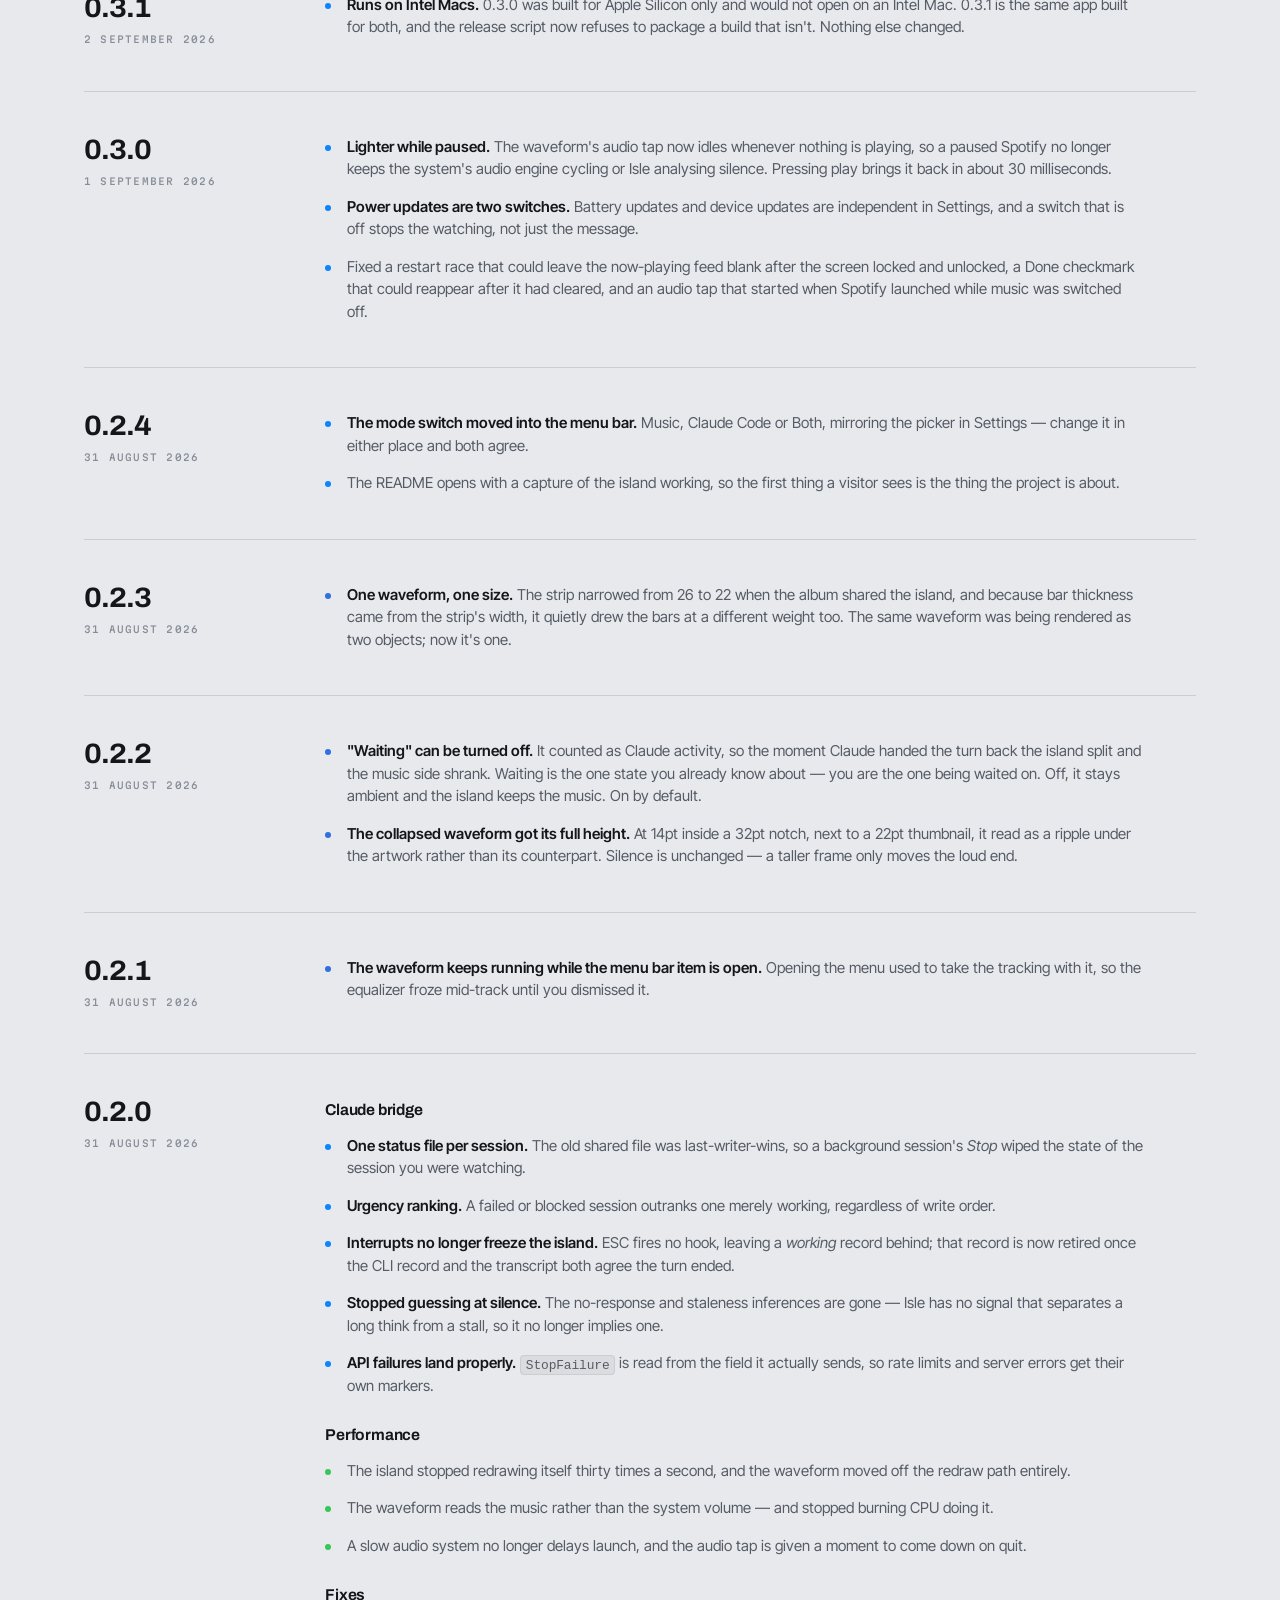
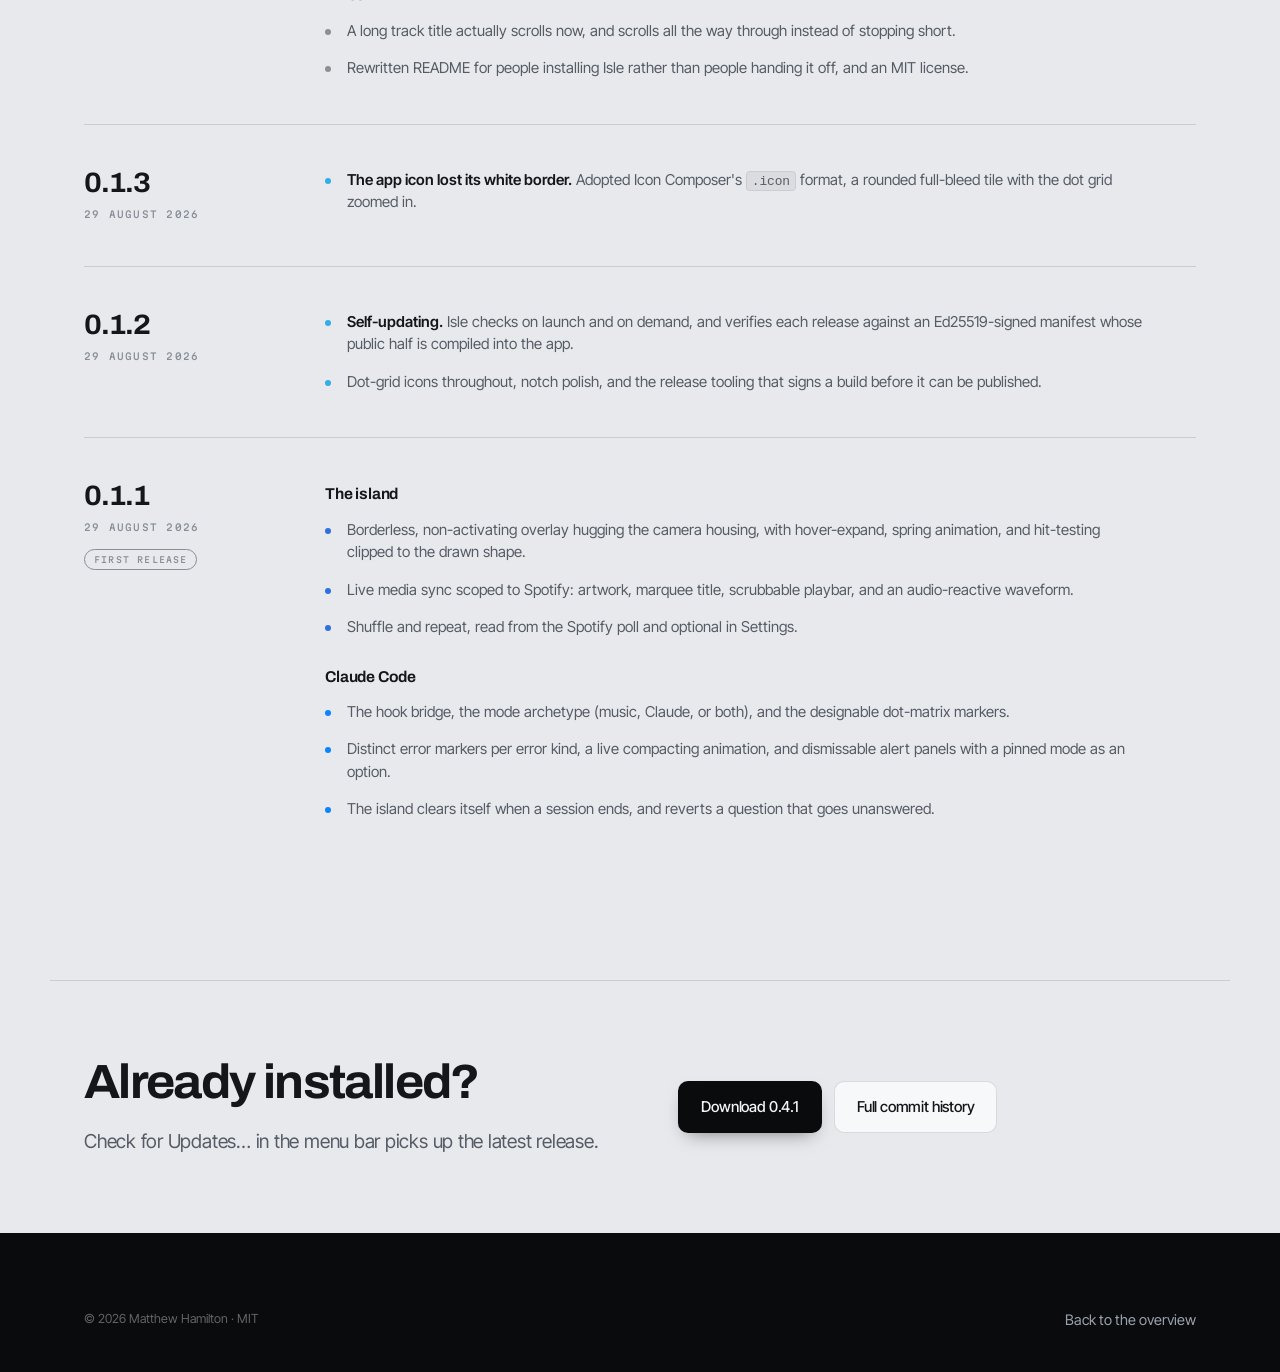
==== commit f9e7ed96: "Add the sound notifications to the 0.4.1 changelog Co-Authored-By: Claude Fable 5.1 <noreply@anthrop" ====
--- a/changelog.html
+++ b/changelog.html
@@ -63,12 +63,13 @@
     <article class="release" data-marker="working">
       <div>
         <div class="release__version">0.4.1</div>
-        <div class="release__date">2 September 2026</div>
+        <div class="release__date">3 September 2026</div>
         <div class="release__tag">Current</div>
       </div>
       <div>
         <ul class="feature-list" style="--accent: var(--blue); margin-top: 0">
-          <li><strong>The corner toggle is back for two faces.</strong> With just Music and Claude on, the expanded panel's switcher is once again the single disc in the bottom-right corner, showing the face you'd switch to. Three or more faces keep the icon strip in the housing band from 0.4.0.</li>
+          <li><strong>Sounds, if you want them.</strong> A chime when Claude needs you, when a turn finishes, when an event or reminder borrows the island, and when a Pomodoro interval ends. Each is its own switch in Settings with a choice of four sounds, from Google's Material set. The Claude and agenda ones are off by default, so an update makes no noise on its own; the Pomodoro chime stays on as it always was, now with a choice. A sound plays once per genuine change — a still-pending approval doesn't ring again — and a usage-limit error is silent, since there is nothing to do but wait.</li>
+          <li><strong>The corner toggle is back for two faces.</strong> With just Music and Claude on, the expanded panel's switcher is once again the single disc in the bottom-right corner, showing the face you'd switch to. Three or more faces keep the icon strip in the housing band from 0.4.0, without the underline beneath the selected tab.</li>
         </ul>
       </div>
     </article>
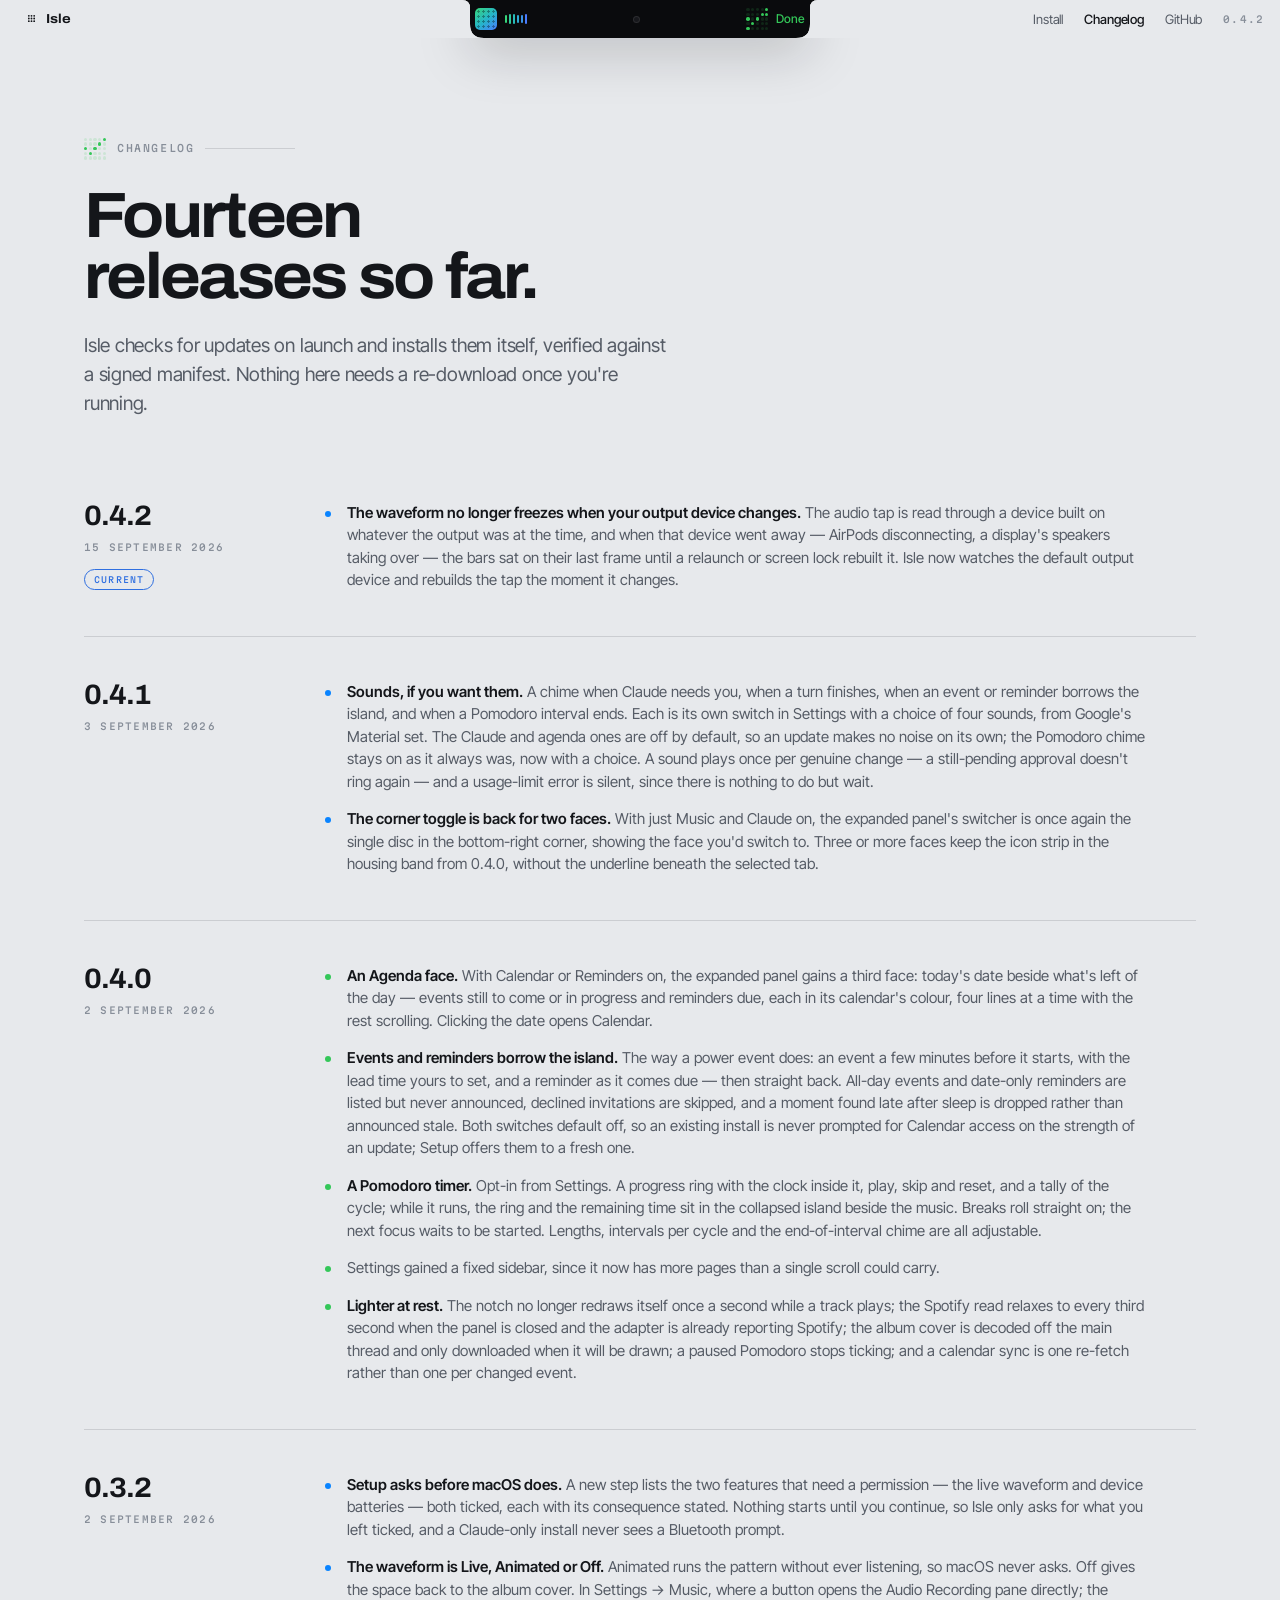
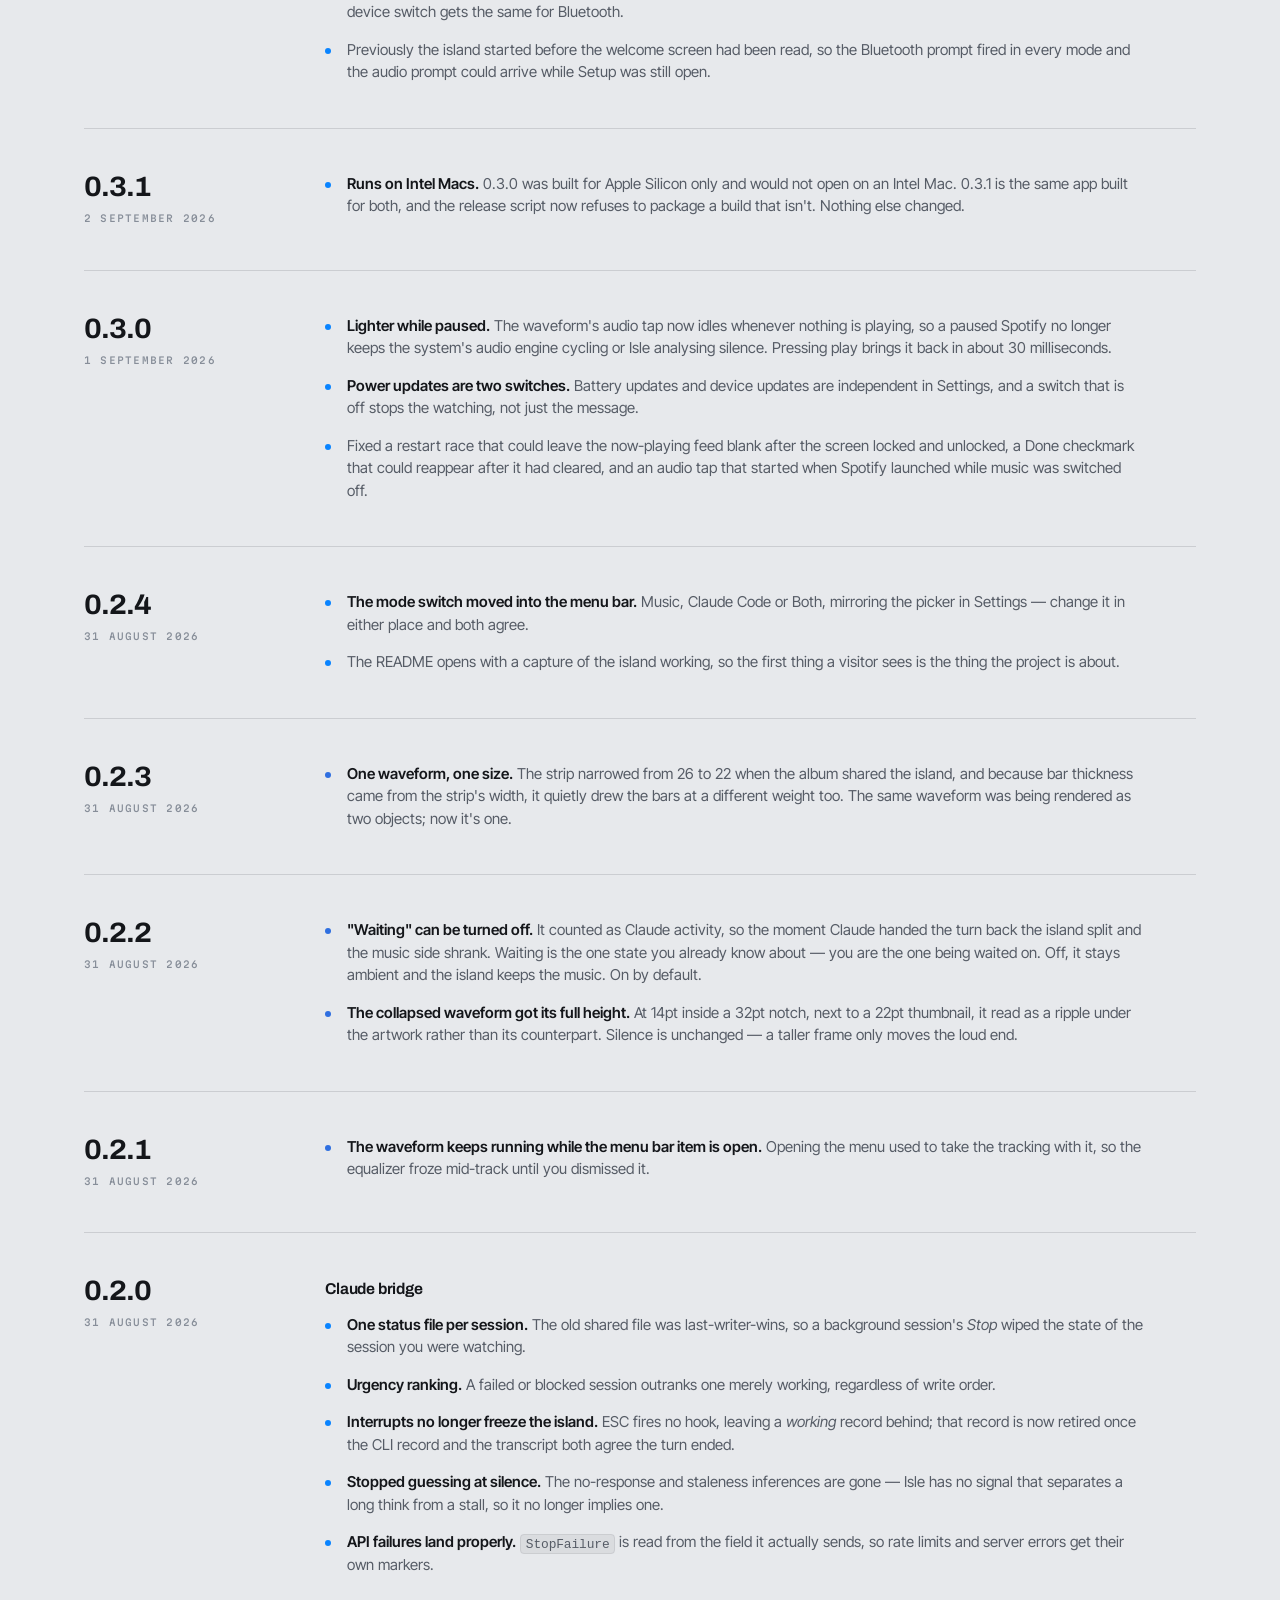
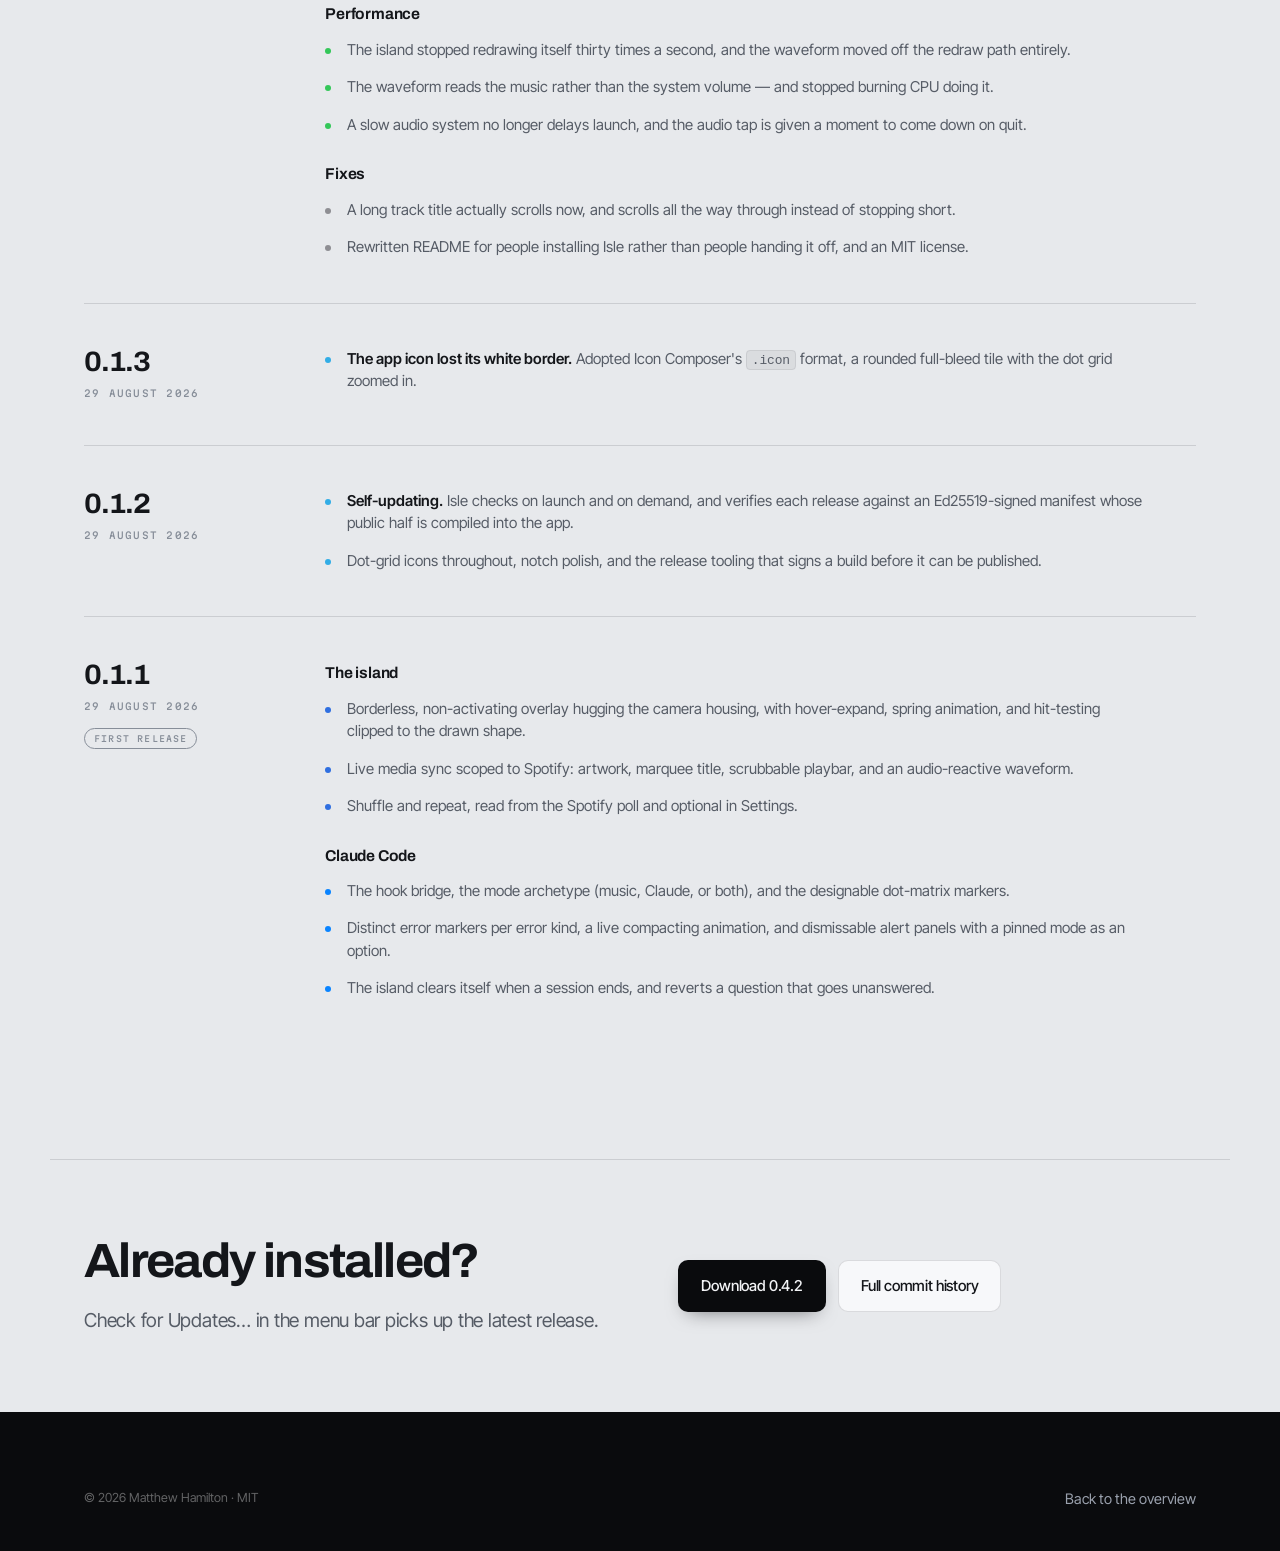
==== commit 9df633e2: "Point the site at 0.4.2 Version chip, download links, xattr path and a changelog entry for the wavef" ====
--- a/changelog.html
+++ b/changelog.html
@@ -43,7 +43,7 @@
     <a href="install.html">Install</a>
     <a href="changelog.html" aria-current="page">Changelog</a>
     <a href="https://github.com/matthewhamilton3141/isle">GitHub</a>
-    <span class="bar__version">0.4.1</span>
+    <span class="bar__version">0.4.2</span>
   </div>
 </nav>
 
@@ -51,7 +51,7 @@
 
   <header class="page-head wrap" data-marker="done">
     <div class="state"><span data-dots="done" aria-hidden="true"></span>Changelog</div>
-    <h1>Thirteen releases so far.</h1>
+    <h1>Fourteen releases so far.</h1>
     <p class="lede">
       Isle checks for updates on launch and installs them itself, verified against a
       signed manifest. Nothing here needs a re-download once you're running.
@@ -62,9 +62,21 @@
 
     <article class="release" data-marker="working">
       <div>
+        <div class="release__version">0.4.2</div>
+        <div class="release__date">15 September 2026</div>
+        <div class="release__tag">Current</div>
+      </div>
+      <div>
+        <ul class="feature-list" style="--accent: var(--blue); margin-top: 0">
+          <li><strong>The waveform no longer freezes when your output device changes.</strong> The audio tap is read through a device built on whatever the output was at the time, and when that device went away — AirPods disconnecting, a display's speakers taking over — the bars sat on their last frame until a relaunch or screen lock rebuilt it. Isle now watches the default output device and rebuilds the tap the moment it changes.</li>
+        </ul>
+      </div>
+    </article>
+
+    <article class="release" data-marker="working">
+      <div>
         <div class="release__version">0.4.1</div>
         <div class="release__date">3 September 2026</div>
-        <div class="release__tag">Current</div>
       </div>
       <div>
         <ul class="feature-list" style="--accent: var(--blue); margin-top: 0">
@@ -267,7 +279,7 @@
         <p class="lede" style="margin-top: 20px">Check for Updates… in the menu bar picks up the latest release.</p>
       </div>
       <div class="hero__actions" style="margin-top: 0">
-        <a class="btn btn--solid" href="https://github.com/matthewhamilton3141/isle/releases/latest">Download 0.4.1</a>
+        <a class="btn btn--solid" href="https://github.com/matthewhamilton3141/isle/releases/latest">Download 0.4.2</a>
         <a class="btn btn--line" href="https://github.com/matthewhamilton3141/isle/commits/main">Full commit history</a>
       </div>
     </div>
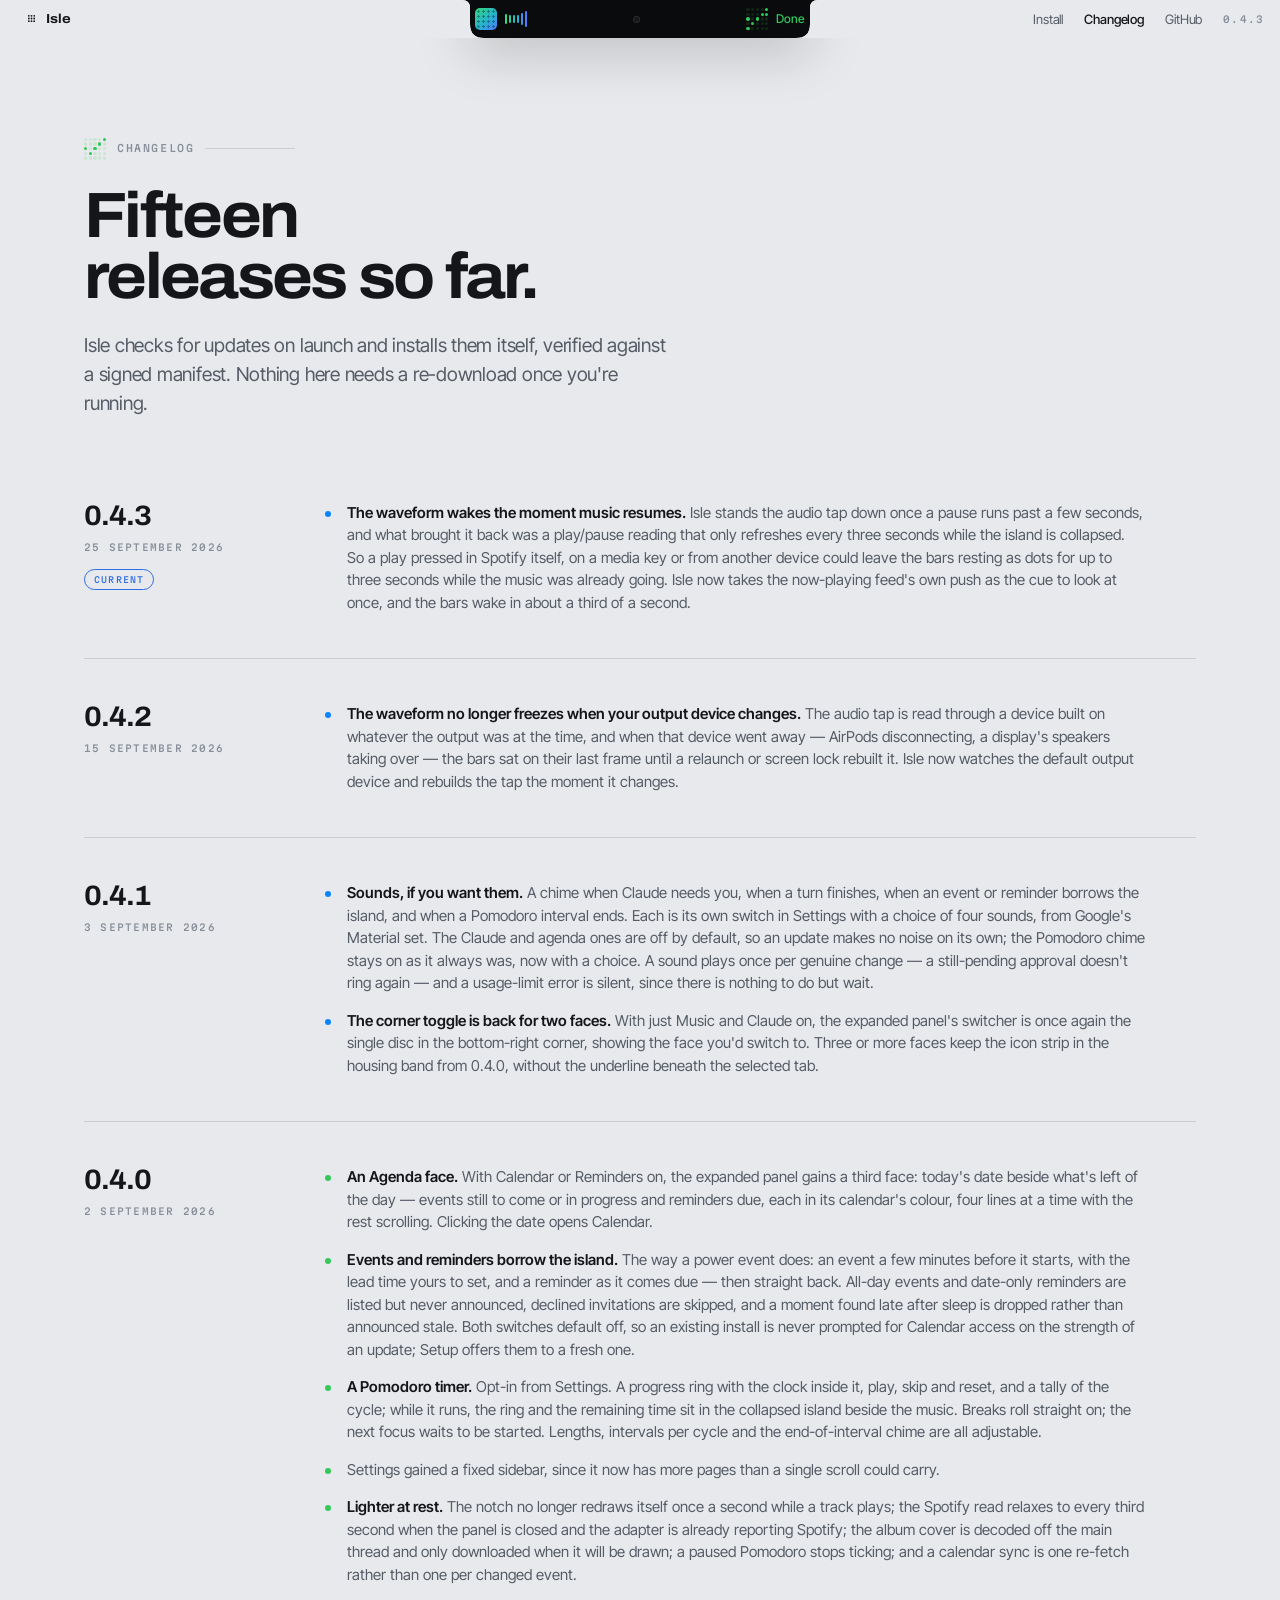
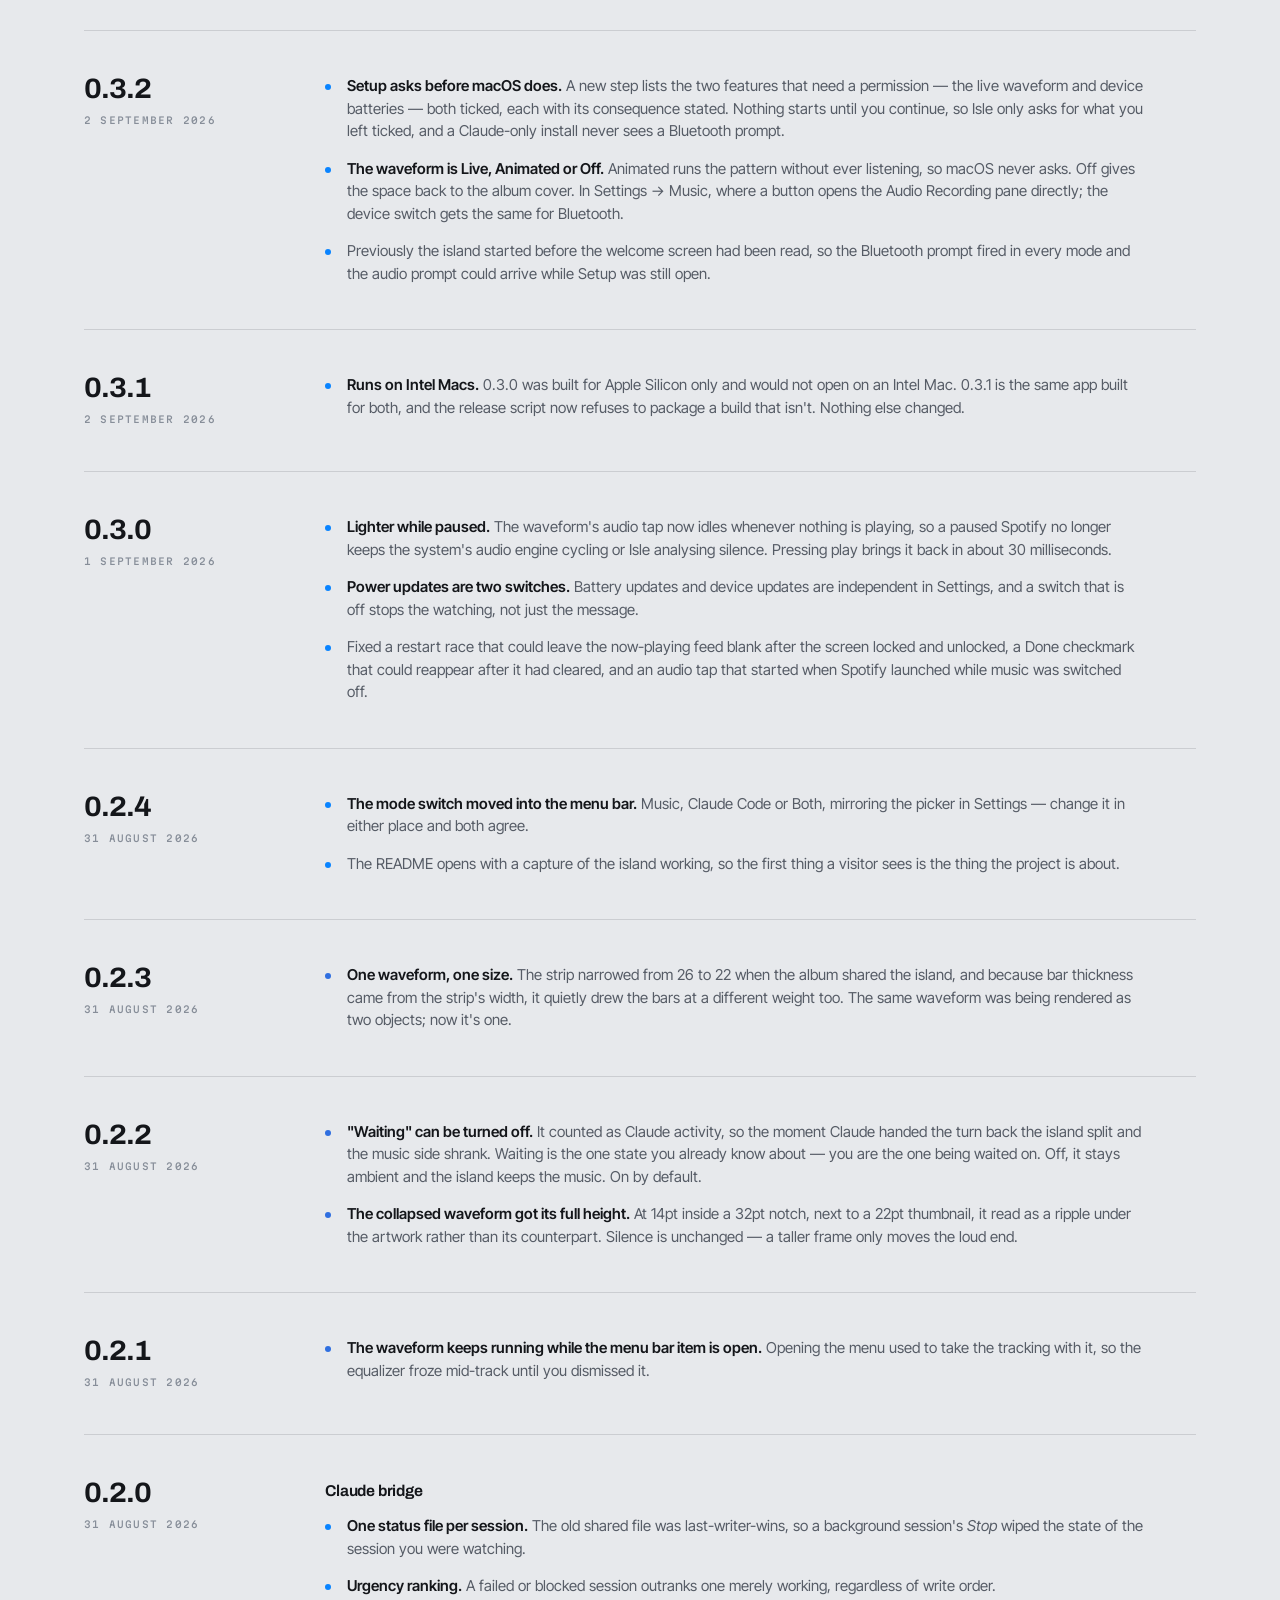
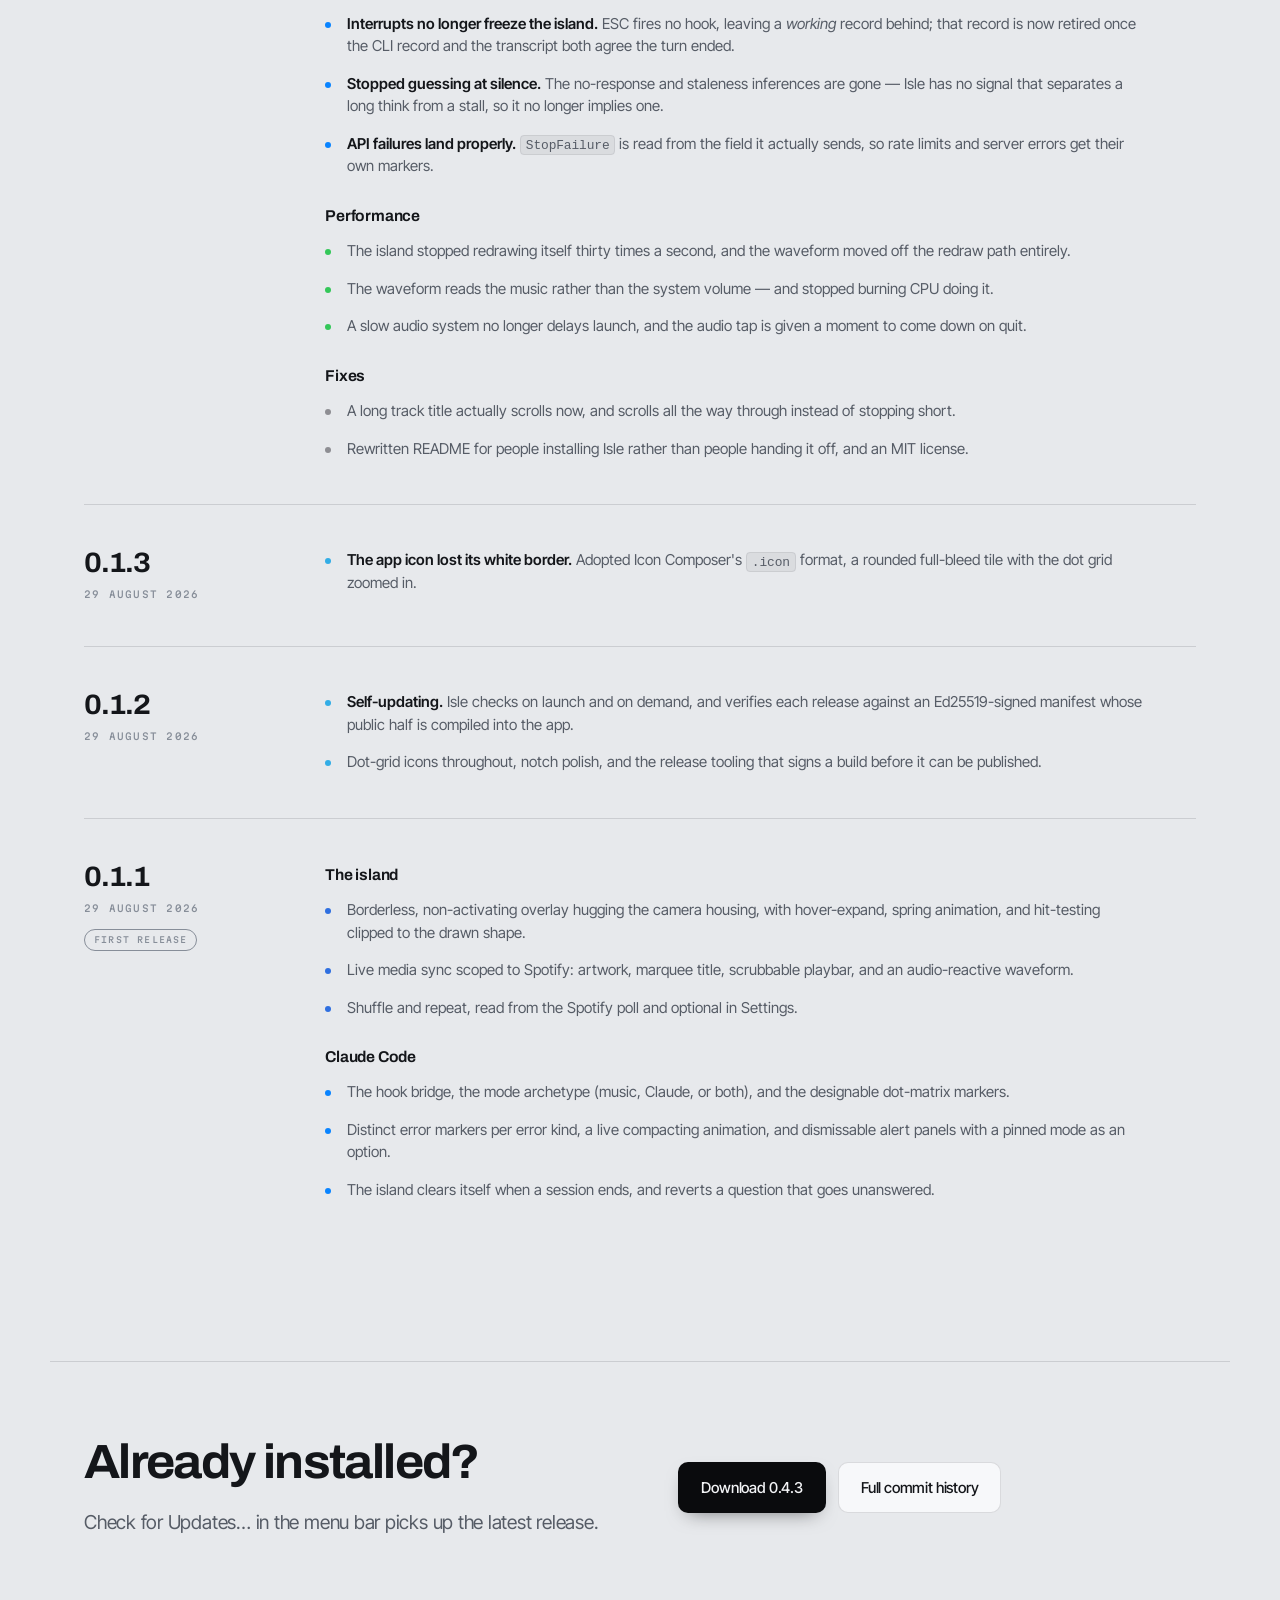
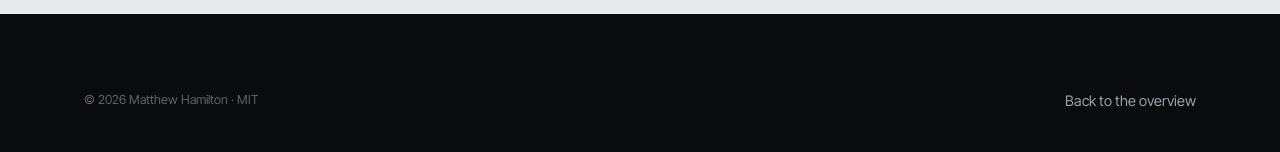
==== commit 9b4932d2: "Point the site at 0.4.3 Version badges, download links and the quarantine command across the three p" ====
--- a/changelog.html
+++ b/changelog.html
@@ -43,7 +43,7 @@
     <a href="install.html">Install</a>
     <a href="changelog.html" aria-current="page">Changelog</a>
     <a href="https://github.com/matthewhamilton3141/isle">GitHub</a>
-    <span class="bar__version">0.4.2</span>
+    <span class="bar__version">0.4.3</span>
   </div>
 </nav>
 
@@ -51,7 +51,7 @@
 
   <header class="page-head wrap" data-marker="done">
     <div class="state"><span data-dots="done" aria-hidden="true"></span>Changelog</div>
-    <h1>Fourteen releases so far.</h1>
+    <h1>Fifteen releases so far.</h1>
     <p class="lede">
       Isle checks for updates on launch and installs them itself, verified against a
       signed manifest. Nothing here needs a re-download once you're running.
@@ -60,11 +60,23 @@
 
   <section class="chapter chapter--open wrap">
 
+    <article class="release" data-marker="done">
+      <div>
+        <div class="release__version">0.4.3</div>
+        <div class="release__date">25 September 2026</div>
+        <div class="release__tag">Current</div>
+      </div>
+      <div>
+        <ul class="feature-list" style="--accent: var(--blue); margin-top: 0">
+          <li><strong>The waveform wakes the moment music resumes.</strong> Isle stands the audio tap down once a pause runs past a few seconds, and what brought it back was a play/pause reading that only refreshes every three seconds while the island is collapsed. So a play pressed in Spotify itself, on a media key or from another device could leave the bars resting as dots for up to three seconds while the music was already going. Isle now takes the now-playing feed's own push as the cue to look at once, and the bars wake in about a third of a second.</li>
+        </ul>
+      </div>
+    </article>
+
     <article class="release" data-marker="working">
       <div>
         <div class="release__version">0.4.2</div>
         <div class="release__date">15 September 2026</div>
-        <div class="release__tag">Current</div>
       </div>
       <div>
         <ul class="feature-list" style="--accent: var(--blue); margin-top: 0">
@@ -279,7 +291,7 @@
         <p class="lede" style="margin-top: 20px">Check for Updates… in the menu bar picks up the latest release.</p>
       </div>
       <div class="hero__actions" style="margin-top: 0">
-        <a class="btn btn--solid" href="https://github.com/matthewhamilton3141/isle/releases/latest">Download 0.4.2</a>
+        <a class="btn btn--solid" href="https://github.com/matthewhamilton3141/isle/releases/latest">Download 0.4.3</a>
         <a class="btn btn--line" href="https://github.com/matthewhamilton3141/isle/commits/main">Full commit history</a>
       </div>
     </div>
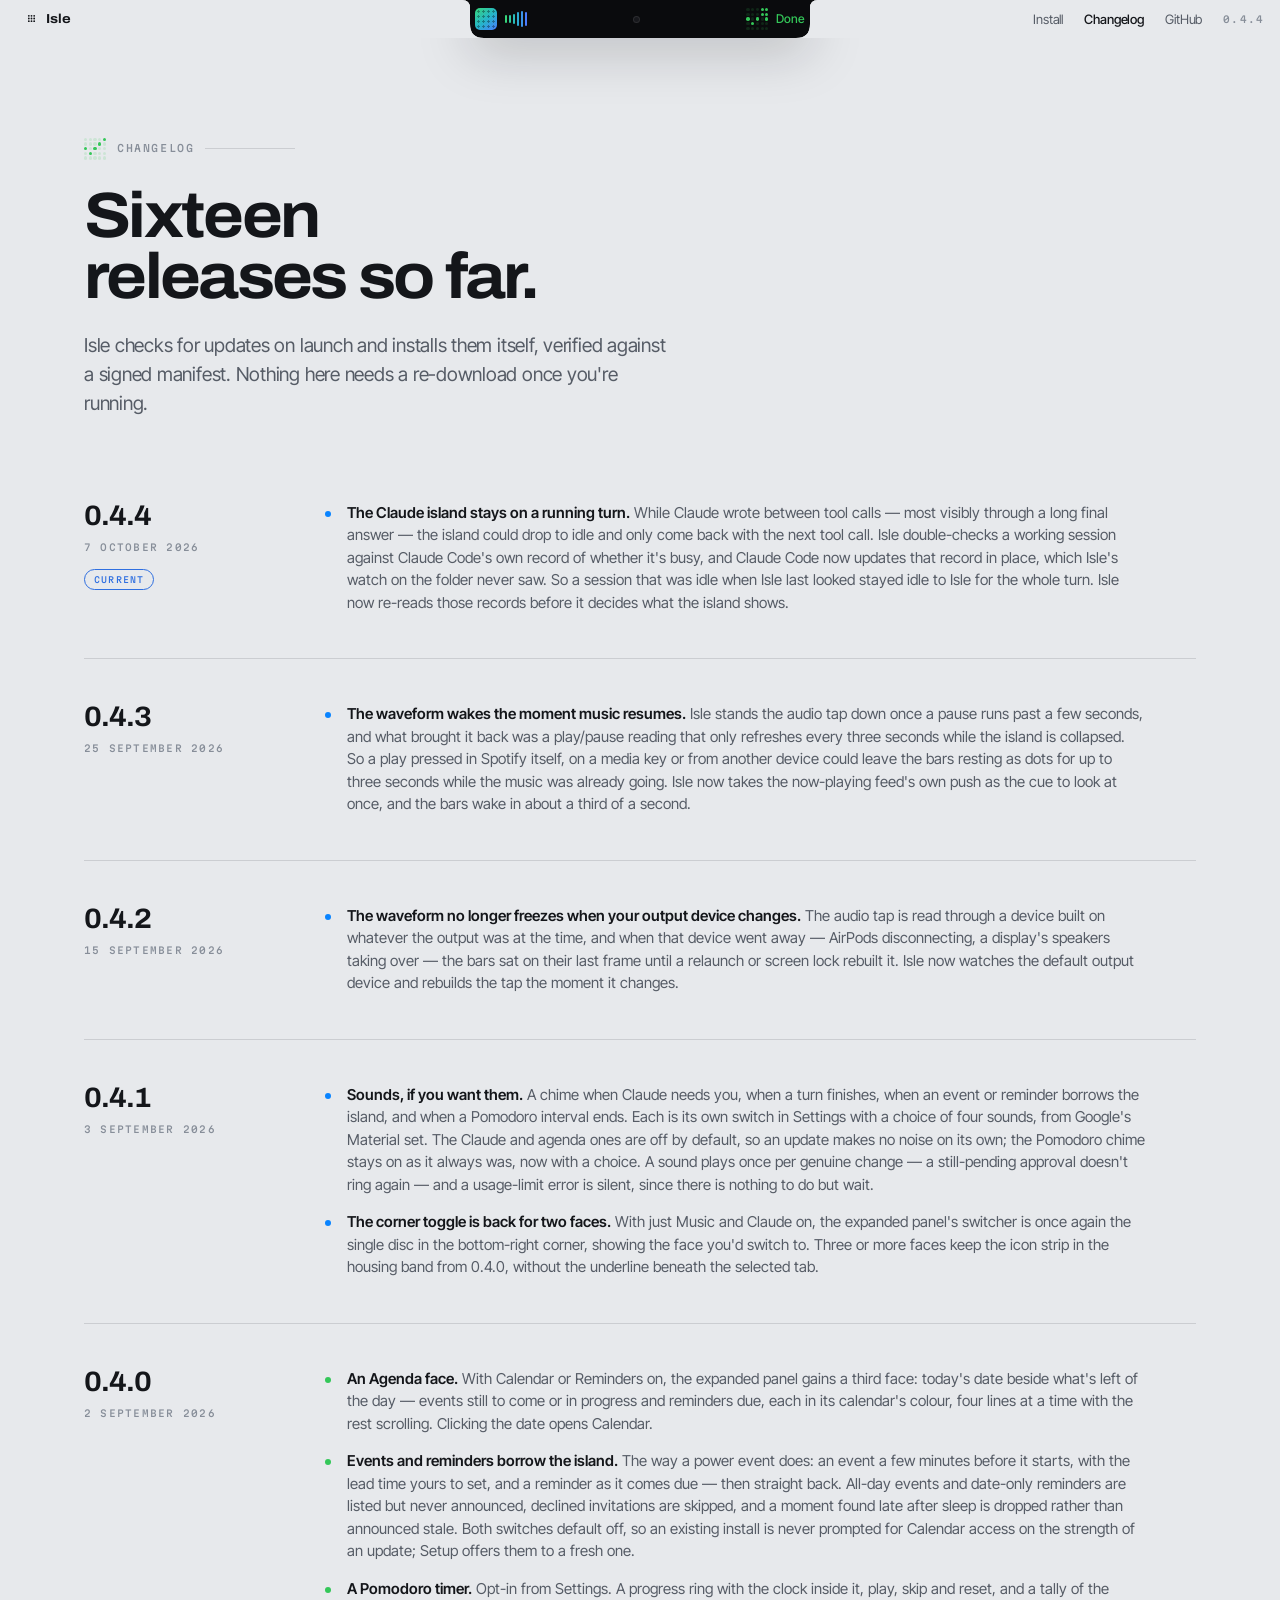
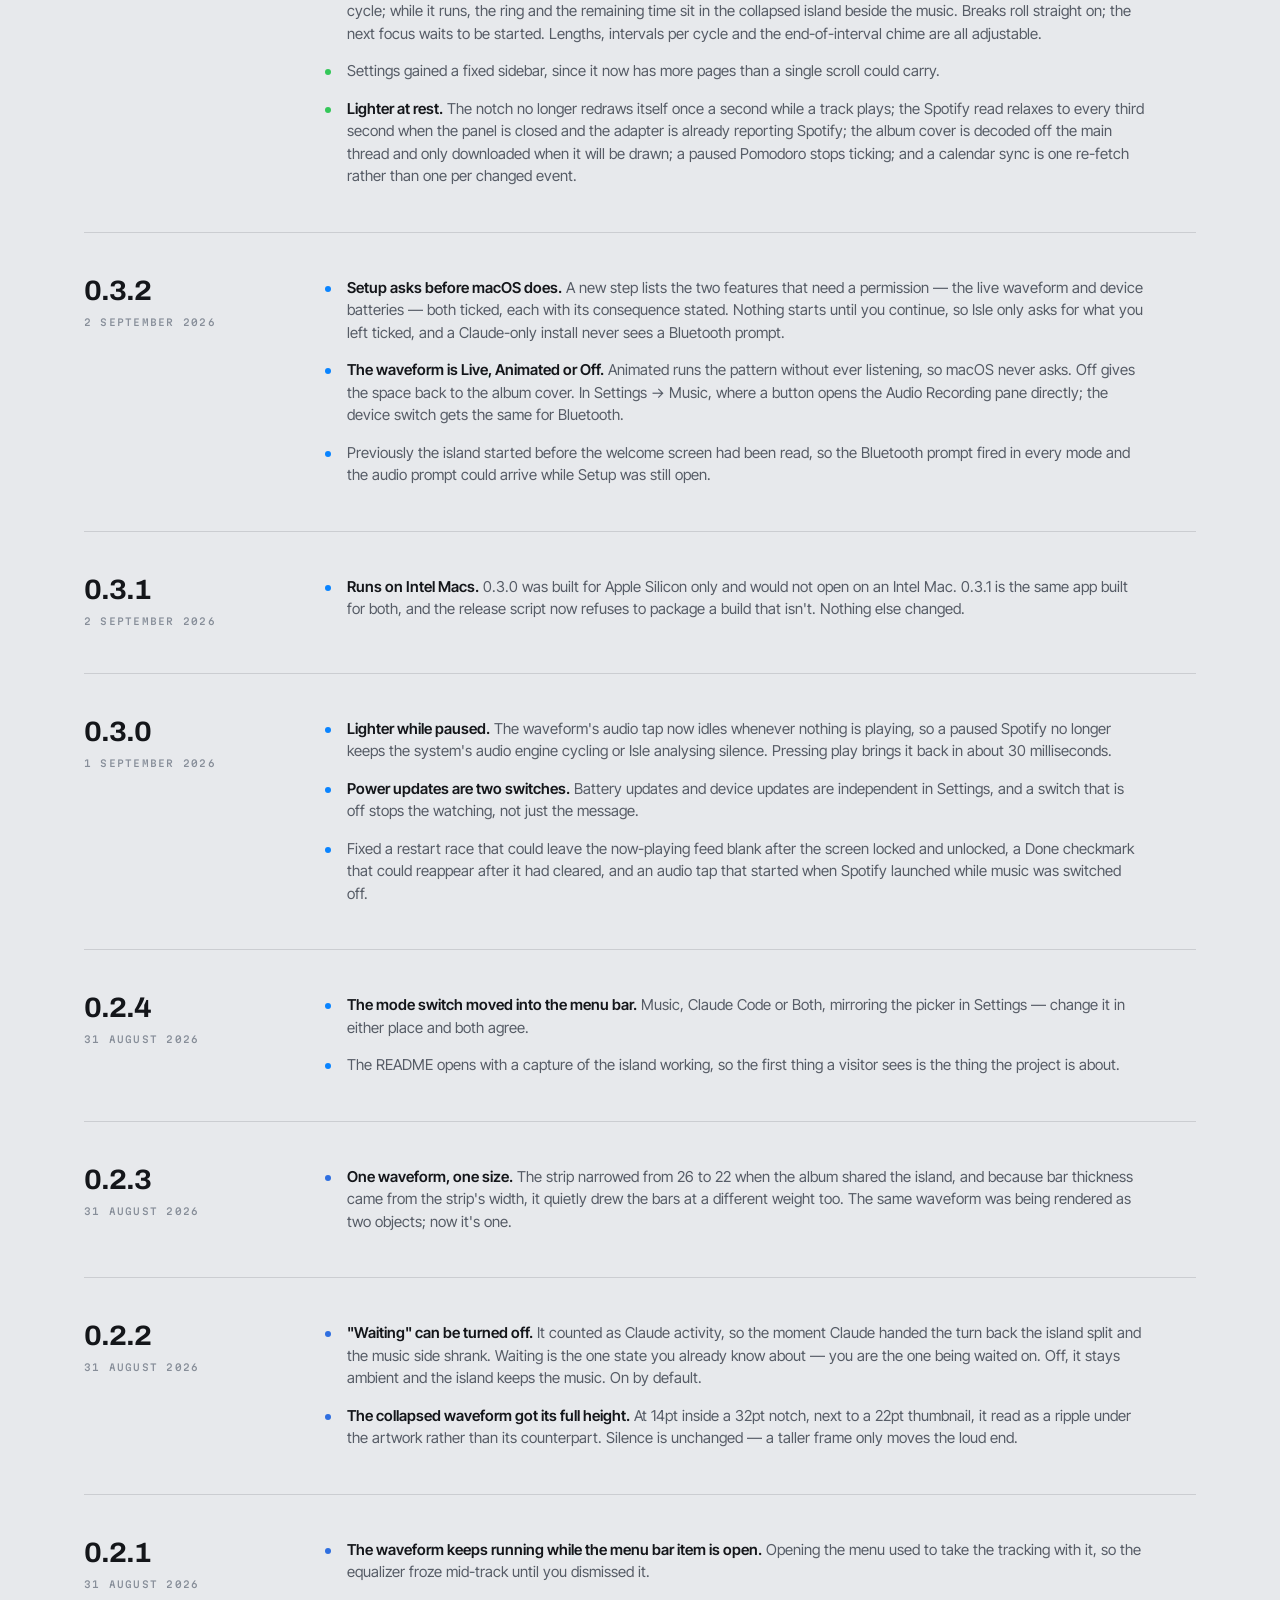
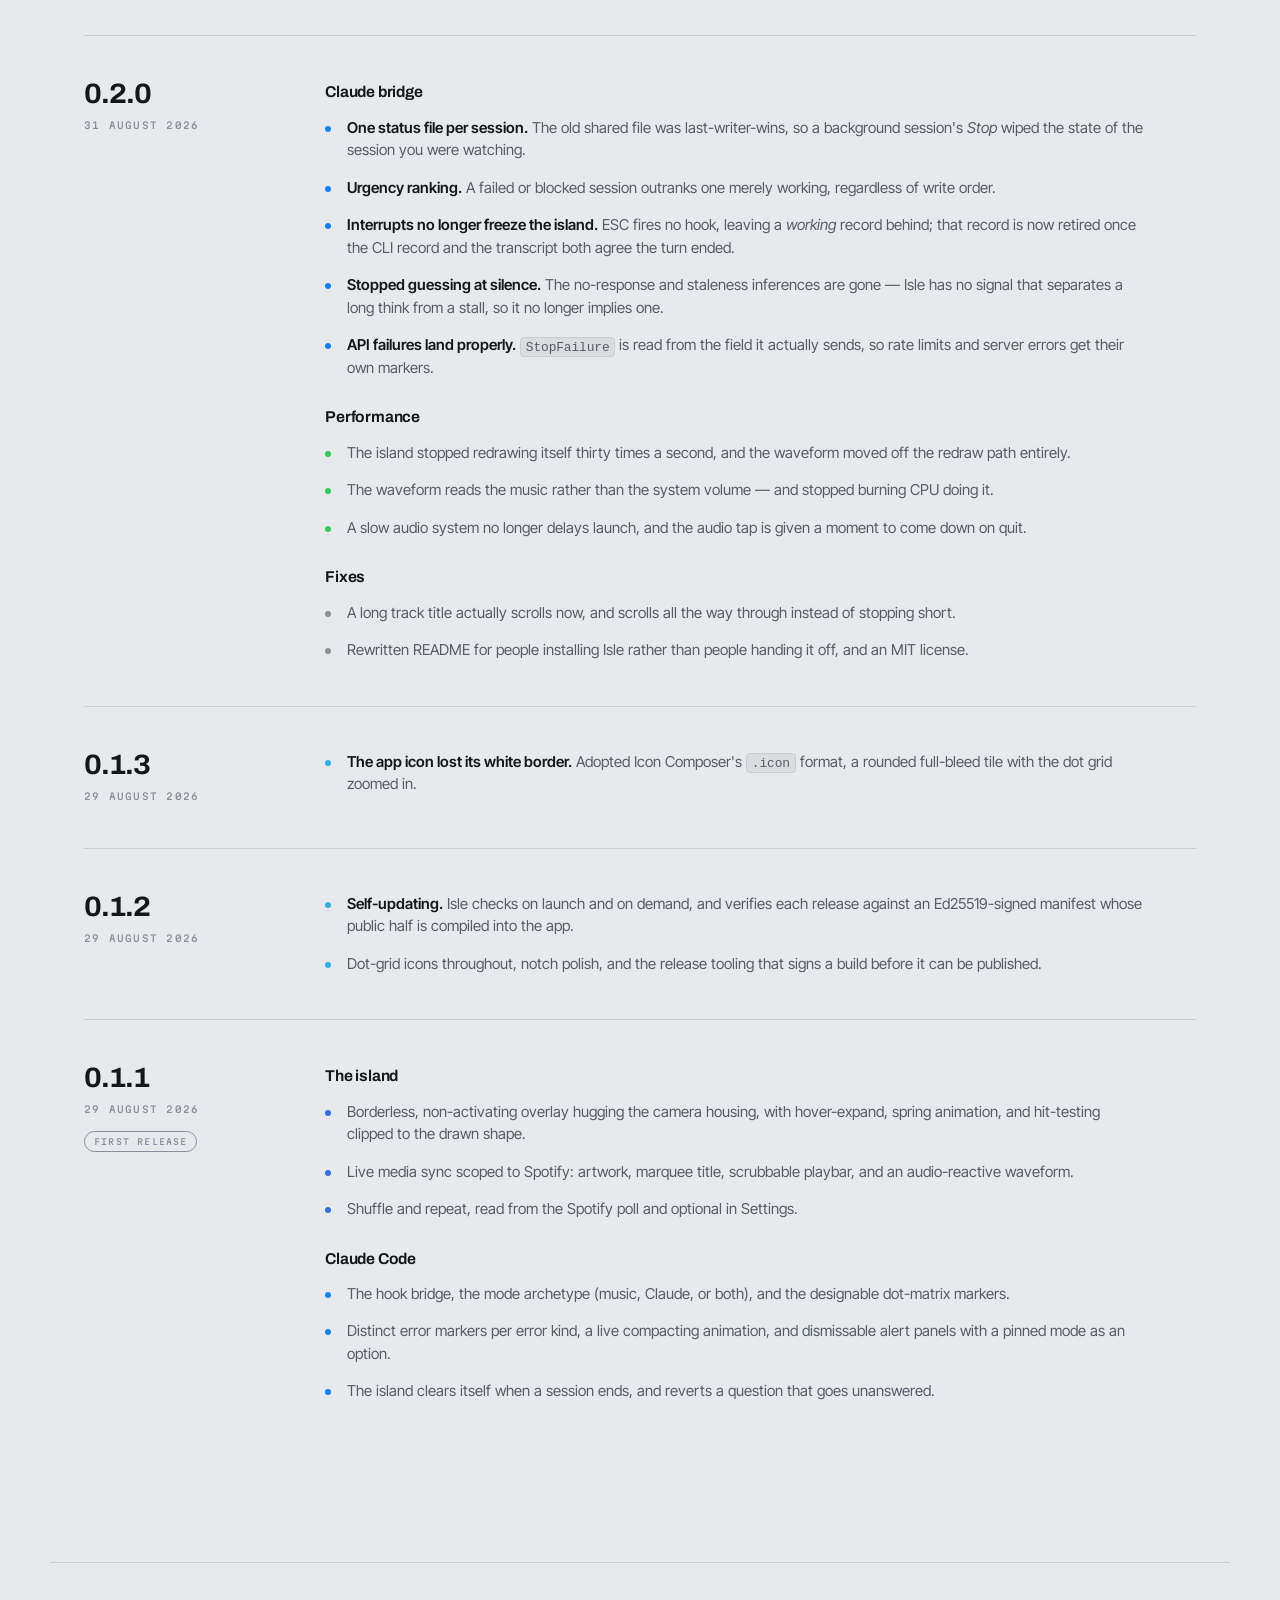
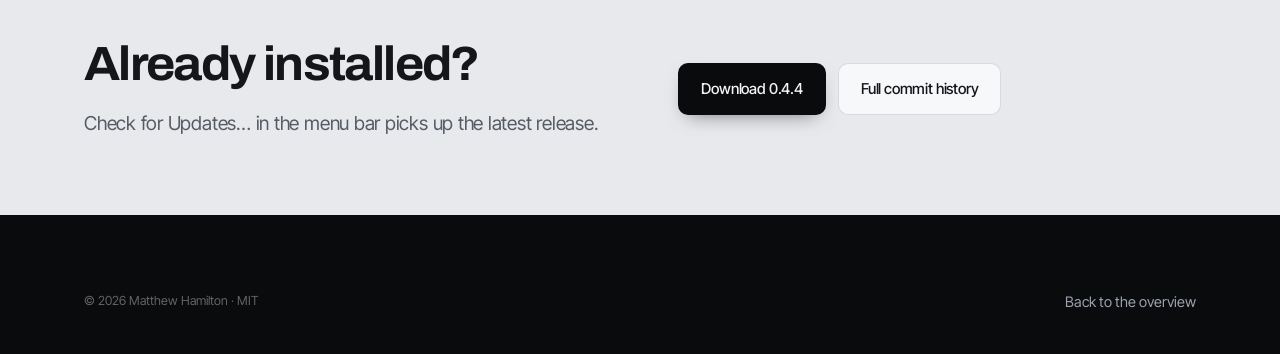
==== commit 6e302644: "Point the site at 0.4.4 Co-Authored-By: Claude Opus 5.5 <noreply@anthropic.com>" ====
--- a/changelog.html
+++ b/changelog.html
@@ -43,7 +43,7 @@
     <a href="install.html">Install</a>
     <a href="changelog.html" aria-current="page">Changelog</a>
     <a href="https://github.com/matthewhamilton3141/isle">GitHub</a>
-    <span class="bar__version">0.4.3</span>
+    <span class="bar__version">0.4.4</span>
   </div>
 </nav>
 
@@ -51,7 +51,7 @@
 
   <header class="page-head wrap" data-marker="done">
     <div class="state"><span data-dots="done" aria-hidden="true"></span>Changelog</div>
-    <h1>Fifteen releases so far.</h1>
+    <h1>Sixteen releases so far.</h1>
     <p class="lede">
       Isle checks for updates on launch and installs them itself, verified against a
       signed manifest. Nothing here needs a re-download once you're running.
@@ -60,11 +60,23 @@
 
   <section class="chapter chapter--open wrap">
 
+    <article class="release" data-marker="working">
+      <div>
+        <div class="release__version">0.4.4</div>
+        <div class="release__date">7 October 2026</div>
+        <div class="release__tag">Current</div>
+      </div>
+      <div>
+        <ul class="feature-list" style="--accent: var(--blue); margin-top: 0">
+          <li><strong>The Claude island stays on a running turn.</strong> While Claude wrote between tool calls — most visibly through a long final answer — the island could drop to idle and only come back with the next tool call. Isle double-checks a working session against Claude Code's own record of whether it's busy, and Claude Code now updates that record in place, which Isle's watch on the folder never saw. So a session that was idle when Isle last looked stayed idle to Isle for the whole turn. Isle now re-reads those records before it decides what the island shows.</li>
+        </ul>
+      </div>
+    </article>
+
     <article class="release" data-marker="done">
       <div>
         <div class="release__version">0.4.3</div>
         <div class="release__date">25 September 2026</div>
-        <div class="release__tag">Current</div>
       </div>
       <div>
         <ul class="feature-list" style="--accent: var(--blue); margin-top: 0">
@@ -291,7 +303,7 @@
         <p class="lede" style="margin-top: 20px">Check for Updates… in the menu bar picks up the latest release.</p>
       </div>
       <div class="hero__actions" style="margin-top: 0">
-        <a class="btn btn--solid" href="https://github.com/matthewhamilton3141/isle/releases/latest">Download 0.4.3</a>
+        <a class="btn btn--solid" href="https://github.com/matthewhamilton3141/isle/releases/latest">Download 0.4.4</a>
         <a class="btn btn--line" href="https://github.com/matthewhamilton3141/isle/commits/main">Full commit history</a>
       </div>
     </div>
